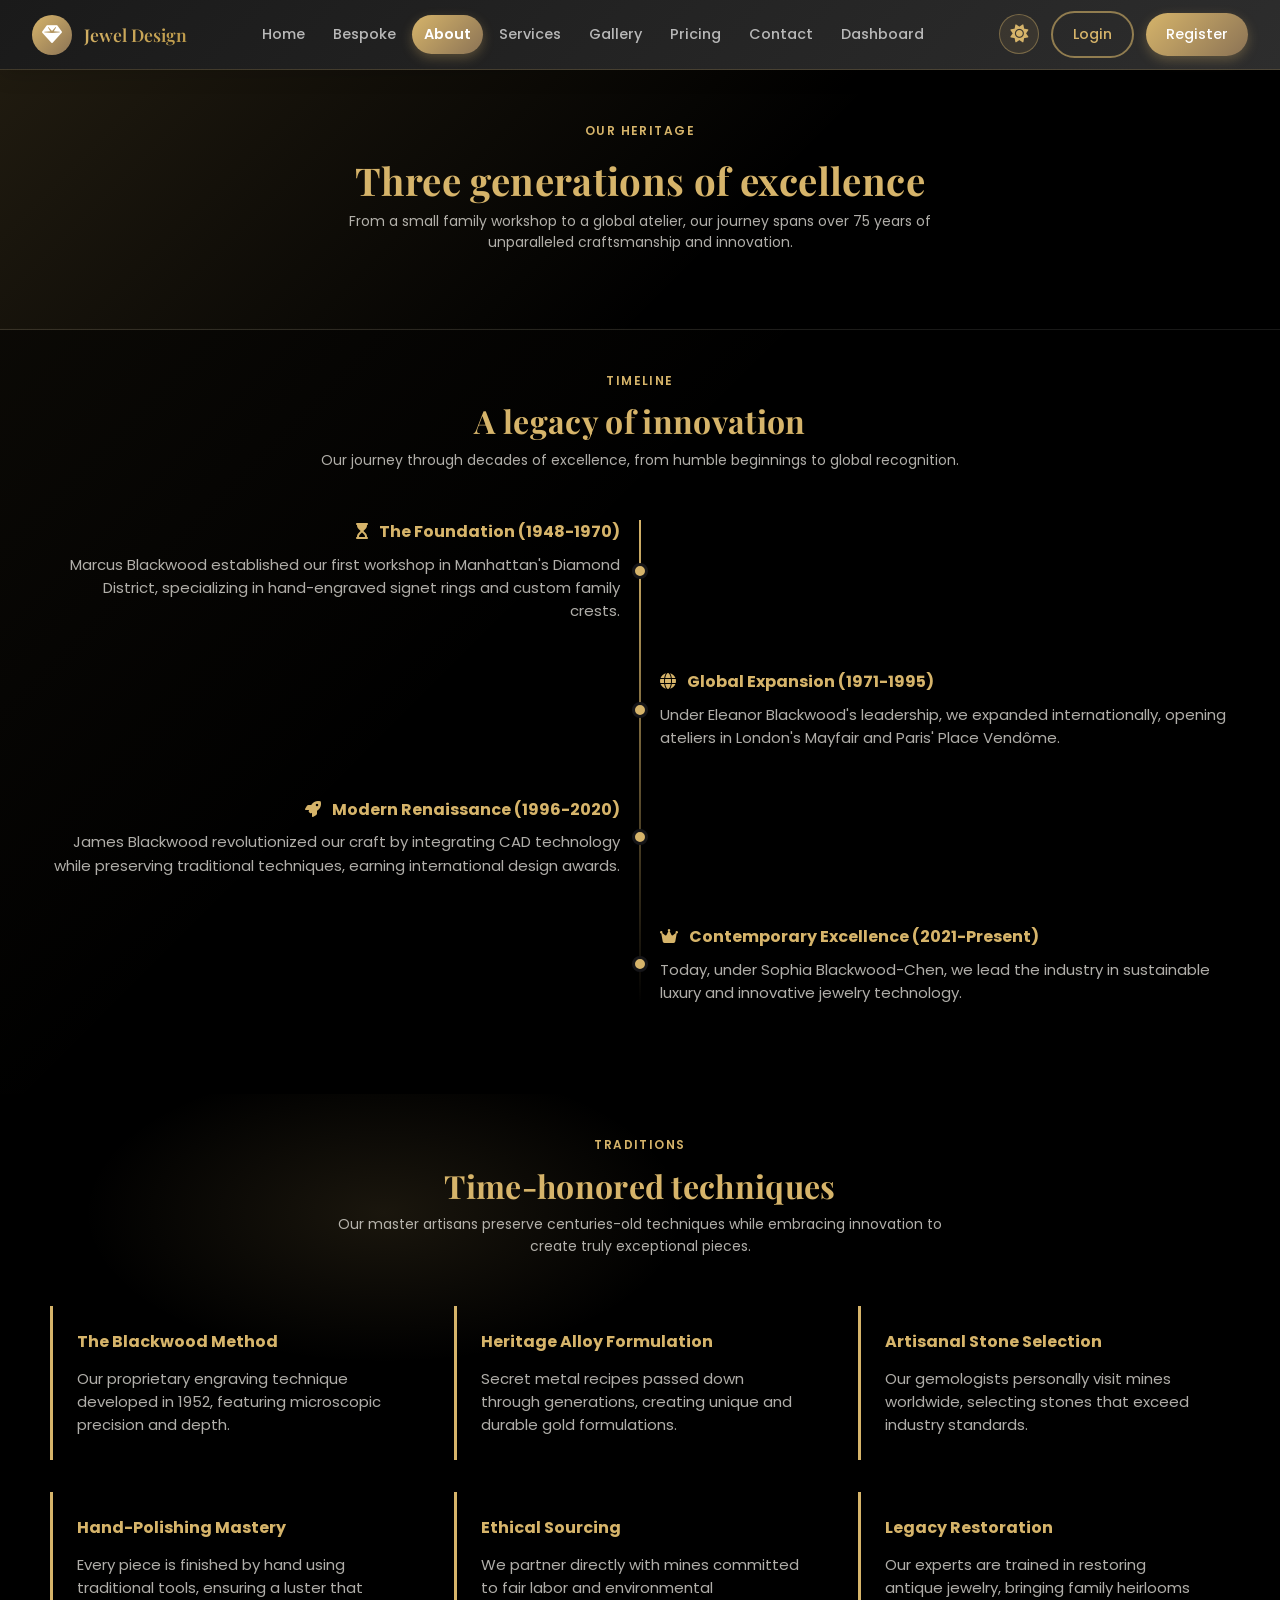
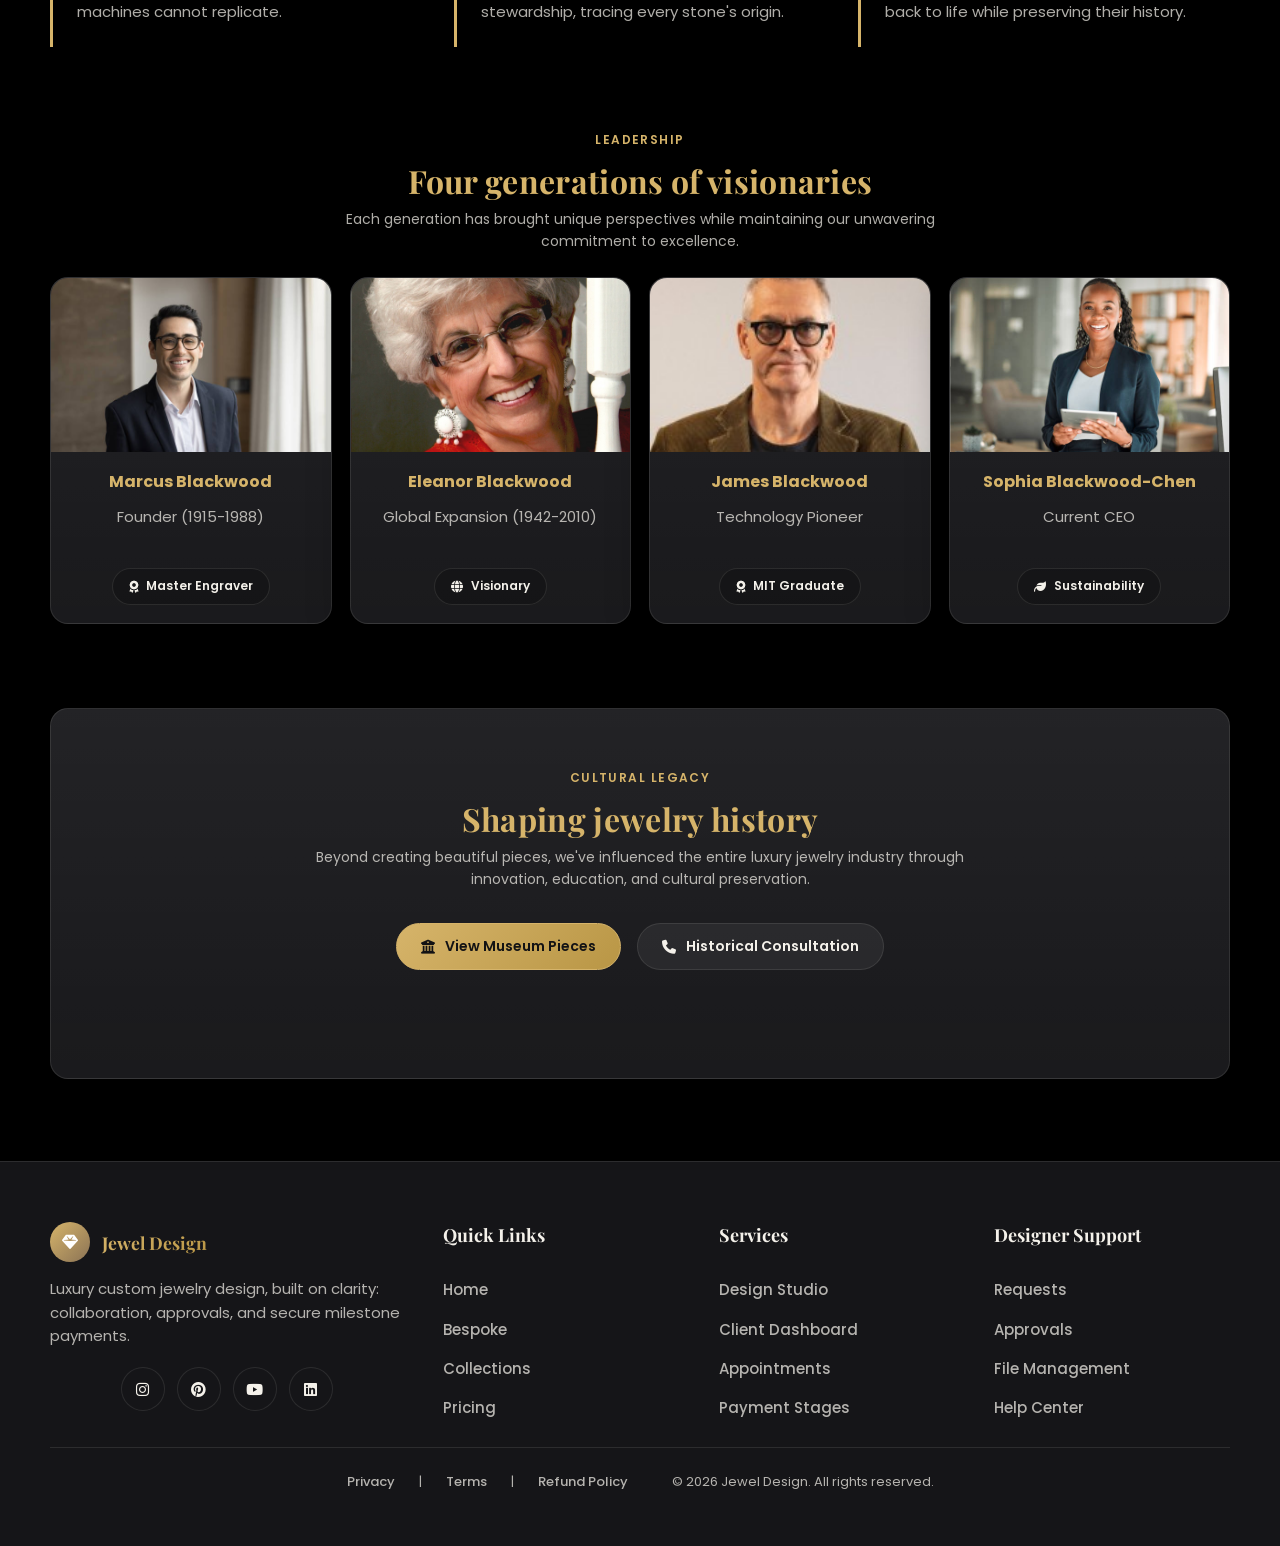
==== about.html @ 466812e4 "first commit" ====
<!doctype html>
<html lang="en" data-theme="dark" data-role="client">

<head>
  <meta charset="utf-8" />
  <meta name="viewport" content="width=device-width, initial-scale=1" />
  <title>About | Jewel Design</title>
  <meta name="description"
    content="Learn about our luxury custom jewelry design philosophy, craftsmanship, and commitment to excellence." />
  <link rel="preconnect" href="https://fonts.googleapis.com" />
  <link rel="preconnect" href="https://fonts.gstatic.com" crossorigin />
  <link
    href="https://fonts.googleapis.com/css2?family=Playfair+Display:wght@500;600;700&family=Poppins:wght@300;400;500;600;700&display=swap"
    rel="stylesheet" />
  <link rel="stylesheet" href="https://cdnjs.cloudflare.com/ajax/libs/font-awesome/6.5.0/css/all.min.css" />
  <link rel="icon" type="image/svg+xml" href="assets/favicon.svg" />
  <link rel="stylesheet" href="css/style.css" />
  <link rel="stylesheet" href="css/premium-header.css" />
</head>

<body class="interior-page">

  <header class="premium-header">
    <a href="index.html" class="header-brand">
      <div class="brand-badge">
        <i class="fa-solid fa-gem" aria-hidden="true"></i>
      </div>
      <div class="brand-text">
        <strong>Jewel Design</strong>
      </div>
    </a>
    <nav class="header-nav" role="navigation" aria-label="Main navigation">
      <a href="index.html" class="nav-link">Home</a>
      <a href="home2.html" class="nav-link">Bespoke</a>
      <a href="about.html" class="nav-link active">About</a>
      <a href="services.html" class="nav-link">Services</a>
      <a href="collections.html" class="nav-link">Gallery</a>
      <a href="pricing.html" class="nav-link">Pricing</a>
      <a href="contact.html" class="nav-link">Contact</a>
      <a href="dashboard.html" class="nav-link">Dashboard</a>
    </nav>
    <div class="header-actions">
      <button class="theme-toggle" aria-label="Toggle theme">
        <i class="fa-solid fa-sun" aria-hidden="true"></i>
        <i class="fa-solid fa-moon" aria-hidden="true"></i>
      </button>
      <a href="login.html" class="btn-outline">Login</a>
      <a href="register.html" class="btn-primary">Register</a>
    </div>
    <button class="mobile-menu-toggle" type="button" aria-label="Toggle mobile menu">
      <span class="hamburger-line"></span>
      <span class="hamburger-line"></span>
      <span class="hamburger-line"></span>
    </button>
  </header>

  <div class="mobile-menu-overlay">
    <div class="mobile-menu-panel">
      <div class="mobile-menu-header">
        <a href="index.html" class="header-brand">
          <div class="brand-badge">
            <i class="fa-solid fa-gem" aria-hidden="true"></i>
          </div>
          <div class="brand-text">
            <strong>Jewel Design</strong>
          </div>
        </a>
        <button class="mobile-menu-close" type="button" aria-label="Close mobile menu">
          <i class="fa-solid fa-times"></i>
        </button>
      </div>
      <nav class="mobile-nav" role="navigation" aria-label="Mobile navigation">
        <a href="index.html" class="mobile-nav-link">Home</a>
        <a href="home2.html" class="mobile-nav-link">Bespoke</a>
        <a href="about.html" class="mobile-nav-link active">About</a>
        <a href="services.html" class="mobile-nav-link">Services</a>
        <a href="collections.html" class="mobile-nav-link">Gallery</a>
        <a href="pricing.html" class="mobile-nav-link">Pricing</a>
        <a href="contact.html" class="mobile-nav-link">Contact</a>
        <a href="dashboard.html" class="mobile-nav-link">Dashboard</a>
      </nav>
      <div class="mobile-menu-actions">
        <button class="theme-toggle" aria-label="Toggle theme">
          <i class="fa-solid fa-sun" aria-hidden="true"></i>
          <i class="fa-solid fa-moon" aria-hidden="true"></i>
        </button>
        <a href="login.html" class="btn-outline mobile-btn">Login</a>
        <a href="register.html" class="btn-primary mobile-btn">Register</a>
      </div>
    </div>
  </div>

  <div class="banner" role="banner">
    <div class="container banner-inner" style="text-align: center;">
      <div class="eyebrow">Our Heritage</div>
      <h1>Three generations of excellence</h1>
      <p class="kicker">From a small family workshop to a global atelier, our journey spans over 75 years of
        unparalleled craftsmanship and innovation.</p>
    </div>
  </div>

  <main>
    <section class="section" aria-label="Historical timeline"
      style="background: linear-gradient(135deg, rgba(214, 180, 106, 0.05), transparent 40%);">
      <div class="container">
        <div class="eyebrow">Timeline</div>
        <h2>A legacy of innovation</h2>
        <p class="kicker">Our journey through decades of excellence, from humble beginnings to global recognition.</p>
        <div class="timeline-flow" style="margin-top:48px; position: relative;">
          <div class="timeline-line"
            style="position: absolute; left: 50%; top: 0; bottom: 0; width: 2px; background: linear-gradient(180deg, var(--gold), transparent); transform: translateX(-50%);">
          </div>
          <div class="timeline-item"
            style="display: flex; align-items: center; margin-bottom: 48px; position: relative;">
            <div class="timeline-content" style="flex: 1; text-align: right; padding-right: 40px;">
              <h3 style="color: var(--gold); margin-bottom: 8px;"><i class="fa-solid fa-hourglass-start"
                  aria-hidden="true" style="margin-right: 8px;"></i> The Foundation (1948-1970)</h3>
              <p style="margin: 0; color: var(--muted);">Marcus Blackwood established our first workshop in Manhattan's
                Diamond District, specializing in hand-engraved signet rings and custom family crests.</p>
            </div>
            <div class="timeline-dot"
              style="width: 16px; height: 16px; background: var(--gold); border-radius: 50%; position: absolute; left: 50%; transform: translateX(-50%); border: 3px solid var(--surface); z-index: 2;">
            </div>
            <div class="timeline-spacer" style="flex: 1;"></div>
          </div>
          <div class="timeline-item"
            style="display: flex; align-items: center; margin-bottom: 48px; position: relative;">
            <div class="timeline-spacer" style="flex: 1;"></div>
            <div class="timeline-dot"
              style="width: 16px; height: 16px; background: var(--gold); border-radius: 50%; position: absolute; left: 50%; transform: translateX(-50%); border: 3px solid var(--surface); z-index: 2;">
            </div>
            <div class="timeline-content" style="flex: 1; text-align: left; padding-left: 40px;">
              <h3 style="color: var(--gold); margin-bottom: 8px;"><i class="fa-solid fa-globe" aria-hidden="true"
                  style="margin-right: 8px;"></i> Global Expansion (1971-1995)</h3>
              <p style="margin: 0; color: var(--muted);">Under Eleanor Blackwood's leadership, we expanded
                internationally, opening ateliers in London's Mayfair and Paris' Place Vendôme.</p>
            </div>
          </div>
          <div class="timeline-item"
            style="display: flex; align-items: center; margin-bottom: 48px; position: relative;">
            <div class="timeline-content" style="flex: 1; text-align: right; padding-right: 40px;">
              <h3 style="color: var(--gold); margin-bottom: 8px;"><i class="fa-solid fa-rocket" aria-hidden="true"
                  style="margin-right: 8px;"></i> Modern Renaissance (1996-2020)</h3>
              <p style="margin: 0; color: var(--muted);">James Blackwood revolutionized our craft by integrating CAD
                technology while preserving traditional techniques, earning international design awards.</p>
            </div>
            <div class="timeline-dot"
              style="width: 16px; height: 16px; background: var(--gold); border-radius: 50%; position: absolute; left: 50%; transform: translateX(-50%); border: 3px solid var(--surface); z-index: 2;">
            </div>
            <div class="timeline-spacer" style="flex: 1;"></div>
          </div>
          <div class="timeline-item"
            style="display: flex; align-items: center; margin-bottom: 48px; position: relative;">
            <div class="timeline-spacer" style="flex: 1;"></div>
            <div class="timeline-dot"
              style="width: 16px; height: 16px; background: var(--gold); border-radius: 50%; position: absolute; left: 50%; transform: translateX(-50%); border: 3px solid var(--surface); z-index: 2;">
            </div>
            <div class="timeline-content" style="flex: 1; text-align: left; padding-left: 40px;">
              <h3 style="color: var(--gold); margin-bottom: 8px;"><i class="fa-solid fa-crown" aria-hidden="true"
                  style="margin-right: 8px;"></i> Contemporary Excellence (2021-Present)</h3>
              <p style="margin: 0; color: var(--muted);">Today, under Sophia Blackwood-Chen, we lead the industry in
                sustainable luxury and innovative jewelry technology.</p>
            </div>
          </div>
        </div>
      </div>
    </section>

    <section class="section" aria-label="Craftsmanship traditions"
      style="background: radial-gradient(600px 300px at 30% 20%, rgba(214, 180, 106, 0.12), transparent 50%);">
      <div class="container">
        <div class="eyebrow">Traditions</div>
        <h2>Time-honored techniques</h2>
        <p class="kicker">Our master artisans preserve centuries-old techniques while embracing innovation to create
          truly exceptional pieces.</p>
        <div class="craftsmanship-flow"
          style="margin-top:48px; display: grid; grid-template-columns: repeat(auto-fit, minmax(300px, 1fr)); gap: 32px;">
          <div class="craft-item"
            style="padding: 24px; border-left: 3px solid var(--gold); transition: transform 0.3s var(--ease);">
            <h3 style="color: var(--gold); margin-bottom: 12px;">The Blackwood Method</h3>
            <p style="margin: 0; color: var(--muted);">Our proprietary engraving technique developed in 1952, featuring
              microscopic precision and depth.</p>
          </div>
          <div class="craft-item"
            style="padding: 24px; border-left: 3px solid var(--gold); transition: transform 0.3s var(--ease);">
            <h3 style="color: var(--gold); margin-bottom: 12px;">Heritage Alloy Formulation</h3>
            <p style="margin: 0; color: var(--muted);">Secret metal recipes passed down through generations, creating
              unique and durable gold formulations.</p>
          </div>
          <div class="craft-item"
            style="padding: 24px; border-left: 3px solid var(--gold); transition: transform 0.3s var(--ease);">
            <h3 style="color: var(--gold); margin-bottom: 12px;">Artisanal Stone Selection</h3>
            <p style="margin: 0; color: var(--muted);">Our gemologists personally visit mines worldwide, selecting
              stones that exceed industry standards.</p>
          </div>
          <div class="craft-item"
            style="padding: 24px; border-left: 3px solid var(--gold); transition: transform 0.3s var(--ease);">
            <h3 style="color: var(--gold); margin-bottom: 12px;">Hand-Polishing Mastery</h3>
            <p style="margin: 0; color: var(--muted);">Every piece is finished by hand using traditional tools, ensuring
              a luster that machines cannot replicate.</p>
          </div>
          <div class="craft-item"
            style="padding: 24px; border-left: 3px solid var(--gold); transition: transform 0.3s var(--ease);">
            <h3 style="color: var(--gold); margin-bottom: 12px;">Ethical Sourcing</h3>
            <p style="margin: 0; color: var(--muted);">We partner directly with mines committed to fair labor and
              environmental stewardship, tracing every stone's origin.</p>
          </div>
          <div class="craft-item"
            style="padding: 24px; border-left: 3px solid var(--gold); transition: transform 0.3s var(--ease);">
            <h3 style="color: var(--gold); margin-bottom: 12px;">Legacy Restoration</h3>
            <p style="margin: 0; color: var(--muted);">Our experts are trained in restoring antique jewelry, bringing
              family heirlooms back to life while preserving their history.</p>
          </div>
        </div>
      </div>
    </section>

    <section class="section" aria-label="Family leadership">
      <div class="container">
        <div class="eyebrow">Leadership</div>
        <h2>Four generations of visionaries</h2>
        <p class="kicker">Each generation has brought unique perspectives while maintaining our unwavering commitment to
          excellence.</p>
        <div class="grid cols-4" style="margin-top:24px;">
          <div class="card" style="text-align: center;">
            <div class="media" style="background-image:url('assets/images/ravi.jpg');"></div>
            <div class="card-header">
              <h3>Marcus Blackwood</h3>
              <p>Founder (1915-1988)</p>
            </div>
            <div class="card-footer">
              <span class="badge"><i class="fa-solid fa-award" aria-hidden="true"></i>Master Engraver</span>
            </div>
          </div>
          <div class="card" style="text-align: center;">
            <div class="media" style="background-image:url('assets/images/eleanor.jpg');"></div>
            <div class="card-header">
              <h3>Eleanor Blackwood</h3>
              <p>Global Expansion (1942-2010)</p>
            </div>
            <div class="card-footer">
              <span class="badge"><i class="fa-solid fa-globe" aria-hidden="true"></i>Visionary</span>
            </div>
          </div>
          <div class="card" style="text-align: center;">
            <div class="media" style="background-image:url('assets/images/james.jpg');"></div>
            <div class="card-header">
              <h3>James Blackwood</h3>
              <p>Technology Pioneer</p>
            </div>
            <div class="card-footer">
              <span class="badge"><i class="fa-solid fa-award" aria-hidden="true"></i>MIT Graduate</span>
            </div>
          </div>
          <div class="card" style="text-align: center;">
            <div class="media" style="background-image:url('assets/images/elena.jpg');"></div>
            <div class="card-header">
              <h3>Sophia Blackwood-Chen</h3>
              <p>Current CEO</p>
            </div>
            <div class="card-footer">
              <span class="badge"><i class="fa-solid fa-leaf" aria-hidden="true"></i>Sustainability</span>
            </div>
          </div>
        </div>
      </div>
    </section>

    <section class="section" aria-label="Cultural impact">
      <div class="container">
        <div class="card pad" style="text-align: center; padding: 60px 40px;">
          <div class="eyebrow">Cultural Legacy</div>
          <h2>Shaping jewelry history</h2>
          <p class="kicker">Beyond creating beautiful pieces, we've influenced the entire luxury jewelry industry
            through innovation, education, and cultural preservation.</p>
          <div class="hero-actions" style="justify-content: center; margin-top: 32px;">
            <a class="btn primary" href="collections.html"><i class="fa-solid fa-museum" aria-hidden="true"></i>View
              Museum Pieces</a>
            <a class="btn" href="contact.html"><i class="fa-solid fa-phone" aria-hidden="true"></i>Historical
              Consultation</a>
          </div>
        </div>
      </div>
    </section>
  </main>

  <footer class="footer">
    <div class="container footer-inner">
      <div class="footer-grid">
        <div>
          <div class="footer-brand" style="display:flex; align-items:center; gap:12px; margin-bottom:15px;">
            <div class="brand-badge" style="width:40px; height:40px;">
              <i class="fa-solid fa-gem" aria-hidden="true" style="font-size:16px;"></i>
            </div>
            <h3 style="margin:0;">Jewel Design</h3>
          </div>
          <p>Luxury custom jewelry design, built on clarity: collaboration, approvals, and secure milestone payments.
          </p>
          <div class="social" aria-label="Social links">
            <a href="contact.html" aria-label="Instagram"><i class="fa-brands fa-instagram" aria-hidden="true"></i></a>
            <a href="contact.html" aria-label="Pinterest"><i class="fa-brands fa-pinterest" aria-hidden="true"></i></a>
            <a href="contact.html" aria-label="YouTube"><i class="fa-brands fa-youtube" aria-hidden="true"></i></a>
            <a href="contact.html" aria-label="LinkedIn"><i class="fa-brands fa-linkedin" aria-hidden="true"></i></a>
          </div>
        </div>
        <div>
          <h3>Quick Links</h3>
          <a href="index.html">Home</a>
          <a href="home2.html">Bespoke</a>
          <a href="collections.html">Collections</a>
          <a href="pricing.html">Pricing</a>
        </div>
        <div>
          <h3>Services</h3>
          <a href="design-studio.html">Design Studio</a>
          <a href="dashboard.html">Client Dashboard</a>
          <a href="contact.html">Appointments</a>
          <a href="pricing.html">Payment Stages</a>
        </div>
        <div>
          <h3>Designer Support</h3>
          <a href="dashboard.html">Requests</a>
          <a href="dashboard.html">Approvals</a>
          <a href="dashboard.html">File Management</a>
          <a href="contact.html">Help Center</a>
        </div>
      </div>

      <div class="fineprint">
        <div>
          <a class="link" href="privacy.html">Privacy</a>
          <span> | </span>
          <a class="link" href="terms.html">Terms</a>
          <span> | </span>
          <a class="link" href="refund.html">Refund Policy</a>
          <span style="margin-left: 20px;">© <span id="year">2026</span> Jewel Design. All rights reserved.</span>
        </div>
      </div>
    </div>
  </footer>
  <script>
    document.getElementById('year').textContent = new Date().getFullYear();
  </script>

  <script src="js/premium-header.js"></script>
  <script src="js/script.js"></script>
</body>

</html>
---- css/style.css ----
/* Aurum Atelier – Luxury UI Theme */
:root {
  --bg: #0f0f10;
  --surface: #151518;
  --surface-2: #1d1d22;
  --text: #f4f1ea;
  --muted: rgba(244, 241, 234, 0.72);
  --gold: #d6b46a;
  --gold-2: #b99645;
  --ivory: #f4f1ea;
  --black: #0f0f10;
  --border: rgba(244, 241, 234, 0.10);
  --shadow: 0 16px 40px rgba(0, 0, 0, 0.45);
  --radius: 18px;
  --radius-sm: 12px;
  --max: 1180px;
  --ease: cubic-bezier(.2, .8, .2, 1);
  --focus: 0 0 0 3px rgba(214, 180, 106, 0.28);
  --trans-white: rgba(255, 255, 255, 0.06);
  --trans-black: rgba(0, 0, 0, 0.20);
  --card-gradient: linear-gradient(180deg, rgba(255, 255, 255, 0.06), rgba(255, 255, 255, 0.02));
  --overlay-1: rgba(15, 15, 16, 0.6);
  --overlay-2: rgba(15, 15, 16, 0.9);
  --overlay-gold: rgba(214, 180, 106, 0.15);
}

html[data-theme="light"] {
  --bg: #fbfaf7;
  --surface: #ffffff;
  --surface-2: #f4f1ea;
  --text: #121214;
  --muted: rgba(18, 18, 20, 0.68);
  --border: rgba(18, 18, 20, 0.12);
  --shadow: 0 18px 40px rgba(18, 18, 20, 0.08);
  --trans-white: rgba(18, 18, 20, 0.04);
  --trans-black: rgba(18, 18, 20, 0.08);
  --card-gradient: linear-gradient(180deg, rgba(18, 18, 20, 0.02), rgba(18, 18, 20, 0.01));
  --overlay-1: rgba(251, 250, 247, 0.75);
  --overlay-2: rgba(251, 250, 247, 0.85);
  --overlay-gold: rgba(214, 180, 106, 0.08);
}

html[data-theme="light"] body {
  background: #ffffff;
  color: var(--gold);
}

html[data-theme="light"] .process-step {
  background: rgba(214, 180, 106, 0.05);
  border: 1px solid rgba(214, 180, 106, 0.2);
  color: var(--gold);
}

html[data-theme="light"] .featured-item {
  background: rgba(214, 180, 106, 0.05);
  border: 1px solid rgba(214, 180, 106, 0.2);
  color: var(--gold);
}

/* Light mode sophisticated color pattern */
html[data-theme="light"] .home-page h1 {
  color: #121214 !important;
}

html[data-theme="light"] .home-page h2 {
  color: #121214 !important;
}

html[data-theme="light"] .home-page h3 {
  color: rgba(214, 180, 106, 0.8) !important;
}

html[data-theme="light"] .home-page p,
html[data-theme="light"] .home-page .kicker {
  color: rgba(18, 18, 20, 0.7) !important;
}

html[data-theme="light"] .home-page .eyebrow {
  color: var(--gold) !important;
}

html[data-theme="light"] .home-page .stat strong {
  color: var(--gold) !important;
}

html[data-theme="light"] .home-page .stat span {
  color: rgba(18, 18, 20, 0.6) !important;
}

/* Ensure all text follows sophisticated color pattern on index page */
.home-page h1 {
  color: var(--ivory) !important;
}

.home-page h2 {
  color: var(--ivory) !important;
}

.home-page h3 {
  color: rgba(214, 180, 106, 0.9) !important;
}

.home-page p,
.home-page .kicker {
  color: var(--muted) !important;
}

.home-page .eyebrow {
  color: var(--gold) !important;
}

.home-page .stat strong {
  color: var(--gold) !important;
}

.home-page .stat span {
  color: rgba(244, 241, 234, 0.7) !important;
}

* {
  box-sizing: border-box;
}

html,
body {
  height: 100%;
}

body {
  margin: 0;
  font-family: "Poppins", system-ui, -apple-system, Segoe UI, Roboto, Arial, sans-serif;
  font-size: 15px;
  padding-top: 70px;
  /* Account for fixed header */
  background: #000000;
  color: var(--gold);
  line-height: 1.55;
  overflow-x: hidden;
}

body.auth-body {
  padding-top: 0;
}

/* Responsive body padding for fixed header */
@media (max-width: 768px) {
  body {
    padding-top: 60px;
    /* Mobile header height */
  }
}

@media (max-width: 480px) {
  body {
    padding-top: 60px;
    /* Small mobile header height */
  }
}

img {
  max-width: 100%;
  height: auto;
  display: block;
}

a {
  color: inherit;
  text-decoration: none;
}

button,
input,
select,
textarea {
  font: inherit;
  color: inherit;
}

.container {
  width: min(var(--max), calc(100% - 40px));
  margin: 0 auto;
}

.section {
  padding: 42px 0;
  background: transparent;
}

.section.compact {
  padding: 32px 0;
}

.section.tight {
  padding: 28px 0;
}

.eyebrow {
  color: var(--gold);
  letter-spacing: 0.12em;
  text-transform: uppercase;
  font-weight: 600;
  font-size: 12px;
  text-align: center;
  display: block;
}

.h1,
h1 {
  font-family: "Playfair Display", serif;
  letter-spacing: 0.01em;
  line-height: 1.12;
  text-align: center;
  font-size: clamp(28px, 5vw, 48px);
}


h2,
.h2 {
  font-family: "Playfair Display", serif;
  letter-spacing: 0.01em;
  line-height: 1.18;
  margin: 12px 0 10px;
  text-align: center;
  font-size: clamp(26px, 4.5vw, 38px);
  width: 100%;
}


h3 {
  margin: 0 0 10px;
}

p {
  margin: 0 0 14px;
  color: var(--muted);
}

.kicker {
  max-width: 72ch;
  text-align: center;
  margin-left: auto;
  margin-right: auto;
}

.grid {
  display: grid;
  gap: 18px;
}

.grid.cols-2 {
  grid-template-columns: repeat(2, 1fr);
}

.grid.cols-3 {
  grid-template-columns: repeat(3, 1fr);
  justify-items: stretch;
}

.grid.cols-4 {
  grid-template-columns: repeat(4, 1fr);
}

@media (max-width: 1024px) {

  .grid.cols-2,
  .grid.cols-3,
  .grid.cols-4 {
    grid-template-columns: repeat(2, 1fr);
  }
}

@media (max-width: 640px) {

  .grid.cols-2,
  .grid.cols-3,
  .grid.cols-4 {
    grid-template-columns: 1fr;
  }
}


.card {
  background: var(--card-gradient);
  background-color: var(--surface);
  border: 1px solid var(--border);
  border-radius: var(--radius);
  box-shadow: var(--shadow);
  overflow: hidden;
}

.card.pad {
  padding: 24px;
}

.card.pad h3 {
  text-align: center;
  margin-bottom: 12px;
}

.card.pad .btn {
  display: flex;
  margin: 0 auto;
  width: fit-content;
}

.card-header {
  padding: 18px 20px 12px;
  text-align: center;
}

.card-body {
  padding: 0 20px 18px;
}

.card-footer {
  padding: 14px 20px 18px;
  display: flex;
  gap: 12px;
  align-items: center;
  justify-content: center;
  flex-wrap: wrap;
}

.media {
  aspect-ratio: 16/10;
  background:
    linear-gradient(135deg, rgba(214, 180, 106, 0.18), transparent 55%),
    linear-gradient(180deg, rgba(0, 0, 0, 0.35), rgba(0, 0, 0, 0.05));
  background-size: cover;
  background-position: center;
}

.badge {
  display: inline-flex;
  align-items: center;
  gap: 8px;
  padding: 8px 16px;
  border-radius: 999px;
  border: 1px solid var(--border);
  background: var(--trans-black);
  color: var(--text);
  font-weight: 600;
  font-size: 12px;
}

html[data-theme="light"] .badge {
  background: var(--surface-2);
}

.btn {
  display: inline-flex;
  align-items: center;
  justify-content: center;
  gap: 10px;
  padding: 12px 24px;
  border-radius: 999px;
  border: 1px solid var(--border);
  background: var(--trans-white);
  color: var(--text);
  font-weight: 600;
  cursor: pointer;
  transition: all 220ms var(--ease);
  user-select: none;
  font-size: 14px;
  text-align: center;
}

.btn:hover {
  transform: translateY(-2px);
  border-color: var(--gold);
  background: rgba(214, 180, 106, 0.1);
  color: var(--gold);
}

.btn:active {
  transform: translateY(0px) scale(0.98);
}

.btn:focus {
  outline: none;
  box-shadow: var(--focus);
}

.btn.primary {
  background: linear-gradient(135deg, var(--gold), var(--gold-2));
  border-color: var(--gold);
  color: #121214;
}

.btn.primary:hover {
  filter: brightness(1.1);
  color: #121214;
  box-shadow: 0 4px 15px rgba(214, 180, 106, 0.3);
}

.btn.ghost {
  background: transparent;
}

.btn.small {
  padding: 10px 14px;
  font-size: 14px;
}

.link {
  color: var(--gold);
  font-weight: 600;
  transition: opacity 180ms var(--ease);
}

.link:hover {
  opacity: 0.85;
}

.site-header {
  position: sticky;
  top: 0;
  z-index: 50;
  backdrop-filter: blur(14px);
  background: rgba(15, 15, 16, 0.70);
  border-bottom: 1px solid var(--border);
}

html[data-theme="light"] .site-header {
  background: rgba(255, 255, 255, 0.80);
}

.header-inner {
  display: flex;
  align-items: center;
  justify-content: space-between;
  padding: 14px 0;
  gap: 16px;
}

.brand {
  display: inline-flex;
  align-items: center;
  gap: 12px;
  flex: 0 0 auto;
}

.brand i {
  color: var(--gold);
  font-size: 20px;
}

.brand-name {
  display: flex;
  flex-direction: column;
  line-height: 1.1;
}

.brand-name strong {
  font-family: "Playfair Display", serif;
  font-size: 16px;
}

.brand-name span {
  font-size: 12px;
  color: var(--muted);
}

.nav {
  display: flex;
  align-items: center;
  gap: 18px;
  flex: 1 1 auto;
  justify-content: center;
  flex-wrap: nowrap;
}

.nav a {
  font-weight: 600;
  font-size: 14px;
  color: var(--muted);
  padding: 10px 10px;
  border-radius: 999px;
  white-space: nowrap;
  transition: color 180ms var(--ease), background 180ms var(--ease), transform 180ms var(--ease);
}

.nav a:hover {
  color: var(--ivory);
  background: rgba(214, 180, 106, 0.10);
}

.nav a:active {
  transform: scale(0.99);
}

.nav a.active {
  color: #121214;
  background: linear-gradient(135deg, var(--gold), var(--gold-2));
}

.header-actions {
  display: inline-flex;
  align-items: center;
  gap: 10px;
  flex: 0 0 auto;
}

.icon-btn {
  width: 42px;
  height: 42px;
  border-radius: 999px;
  border: 1px solid var(--border);
  background: rgba(255, 255, 255, 0.06);
  display: inline-flex;
  align-items: center;
  justify-content: center;
  cursor: pointer;
  transition: transform 180ms var(--ease), border-color 220ms var(--ease);
}

.icon-btn:hover {
  border-color: rgba(214, 180, 106, 0.55);
  transform: translateY(-1px);
}

.icon-btn:active {
  transform: translateY(0px) scale(0.99);
}

.icon-btn:focus {
  outline: none;
  box-shadow: var(--focus);
}

.hamburger {
  display: none;
}

.mobile-drawer {
  display: none;
  position: fixed;
  inset: 62px 16px auto 16px;
  background: var(--surface);
  border: 1px solid var(--border);
  border-radius: var(--radius);
  box-shadow: var(--shadow);
  padding: 14px;
}

.mobile-drawer a {
  display: block;
  padding: 12px 12px;
  border-radius: 12px;
  color: var(--muted);
  font-weight: 700;
}

.mobile-drawer a:hover {
  background: rgba(214, 180, 106, 0.10);
  color: var(--ivory);
}

.mobile-drawer a.active {
  background: linear-gradient(135deg, var(--gold), var(--gold-2));
  color: #121214;
}

body.nav-open .mobile-drawer {
  display: block;
}

.hero {
  min-height: 95vh;
  display: flex;
  align-items: center;
  position: relative;
  overflow: hidden;
  padding: 100px 0;
  background: transparent;
}

/* Hero spotlights removed */

.hero-inner {
  width: min(var(--max), calc(100% - 40px));
  margin: 0 auto;
  display: flex;
  flex-direction: column;
  gap: 0;
  /* Removing fixed gap to control spacing precisely */
  position: relative;
  z-index: 5;
}

.hero-content {
  max-width: 1000px;
  margin: 0 auto;
  text-align: center;
  animation: heroReveal 1.4s var(--ease) forwards;
}

@keyframes heroReveal {
  from {
    opacity: 0;
    transform: translateY(40px);
  }

  to {
    opacity: 1;
    transform: translateY(0);
  }
}

/* Enhanced Eyebrow */
.hero .eyebrow {
  background: linear-gradient(135deg, #f8e4aa 0%, #d6b46a 50%, #b99645 100%);
  -webkit-background-clip: text;
  -webkit-text-fill-color: transparent;
  background-clip: text;
  color: transparent;
  font-size: clamp(14px, 1.3vw, 18px);
  font-weight: 800;
  letter-spacing: 0.35em;
  margin-bottom: 24px;
  display: inline-block;
  text-transform: uppercase;
  filter: drop-shadow(0 2px 4px rgba(0, 0, 0, 0.1));
}

.hero h1 {
  color: var(--text);
  font-size: clamp(40px, 8vw, 84px);
  line-height: 1.0;
  margin: 0 auto 32px;
  text-align: center;
  font-family: 'Playfair Display', serif;
  font-weight: 700;
  letter-spacing: -0.04em;
}

.hero p.kicker {
  color: var(--muted);
  font-size: clamp(17px, 1.4vw, 20px);
  line-height: 1.6;
  max-width: 65ch;
  text-align: center;
  margin: 0 auto 48px;
  opacity: 0.8;
}

.hero-actions {
  display: flex;
  gap: 20px;
  justify-content: center;
  margin-bottom: 48px;
}

/* Professional Feature Strip */
.preview-meta {
  display: flex;
  gap: 32px;
  justify-content: center;
  align-items: center;
  flex-wrap: wrap;
  margin-bottom: 60px;
}

.preview-meta .badge {
  background: transparent !important;
  border: none !important;
  padding: 0;
  font-size: 14px;
  color: var(--muted);
  font-weight: 500;
  transition: color 0.3s ease;
  display: flex;
  align-items: center;
  gap: 12px;
  white-space: nowrap;
}

.preview-meta .badge i {
  color: var(--gold);
  font-size: 16px;
  width: 20px;
  display: flex;
  justify-content: center;
}

/* Statistics Ribbon - At the base */
.hero-stats {
  display: flex;
  justify-content: center;
  gap: 64px;
  padding: 40px 0;
  border-top: 1px solid var(--border);
  width: 100%;
}

.stat {
  padding: 0;
  background: transparent !important;
  border: none !important;
  box-shadow: none !important;
  border-radius: 0;
  text-align: center;
  position: relative;
}

/* Vertical Dividers for Stats */
.stat:not(:last-child)::after {
  content: "";
  position: absolute;
  right: -32px;
  top: 15%;
  height: 70%;
  width: 1px;
  background: var(--border);
}

.stat:hover {
  transform: translateY(-3px);
}

.stat strong {
  display: block;
  font-size: clamp(28px, 4vw, 36px);
  font-weight: 800;
  margin-bottom: 6px;
  line-height: 1;
  background: linear-gradient(135deg, #f8e4aa, #d6b46a);
  -webkit-background-clip: text;
  background-clip: text;
  -webkit-text-fill-color: transparent;
  color: #d6b46a;
  /* Fallback */
  width: fit-content;
  margin-left: auto;
  margin-right: auto;
}

html[data-theme="light"] .stat strong {
  background: linear-gradient(135deg, #b99645, #8d6e2a);
  -webkit-background-clip: text;
  background-clip: text;
  -webkit-text-fill-color: transparent;
}

.stat span {
  font-size: 13px;
  text-transform: uppercase;
  letter-spacing: 0.12em;
  color: var(--muted);
  font-weight: 600;
  display: block;
}

/* Bespoke Section visibility in Light Mode */
html[data-theme="light"] .section[style*="background"] {
  color: var(--text) !important;
}

html[data-theme="light"] .section[style*="background"] .eyebrow,
html[data-theme="light"] .section[style*="background"] h2,
html[data-theme="light"] .section[style*="background"] h3,
html[data-theme="light"] .section[style*="background"] p {
  color: var(--text) !important;
}

html[data-theme="light"] .section[style*="background"] p.kicker {
  color: var(--muted) !important;
}

/* Specific card fixes for these sections */
html[data-theme="light"] .philosophy-card,
html[data-theme="light"] .card.pad {
  background: rgba(255, 255, 255, 0.1) !important;
  border-color: rgba(18, 18, 20, 0.1) !important;
  backdrop-filter: blur(5px) !important;
}

/* In light theme, if we want dark text inside the light panel */
html[data-theme="light"] .hero-panel h1,
html[data-theme="light"] .hero-panel p,
html[data-theme="light"] .hero-panel .eyebrow {
  color: #121214;
}

html[data-theme="light"] .hero-panel .kicker {
  color: rgba(18, 18, 20, 0.75);
}

.hero .kicker {
  font-size: clamp(14px, 1.8vw, 16px);
  color: rgba(244, 241, 234, 0.8);
}


h2,
.h2 {
  font-size: clamp(24px, 2.5vw, 34px);
}


h3 {
  font-size: 16px;
}

.kicker {
  font-size: 14px;
}

.hero-actions {
  display: flex;
  gap: 16px;
  flex-wrap: wrap;
  margin-top: 24px;
  justify-content: center;
}

.hero-stats {
  display: grid;
  grid-template-columns: repeat(2, 1fr);
  gap: 20px;
}

.process-step {
  text-align: center;
  padding: 24px;
  border-radius: var(--radius-sm);
  background: rgba(214, 180, 106, 0.05);
  border: 1px solid rgba(214, 180, 106, 0.2);
  transition: transform 0.3s var(--ease);
  color: var(--gold);
}

.featured-item {
  background: rgba(214, 180, 106, 0.05);
  border: 1px solid rgba(214, 180, 106, 0.2);
  border-radius: var(--radius);
  overflow: hidden;
  transition: transform 0.3s var(--ease);
  color: var(--gold);
}

.stat {
  padding: 24px;
  border-radius: var(--radius);
  border: 1px solid rgba(214, 180, 106, 0.2);
  background: rgba(214, 180, 106, 0.05);
  transition: transform 0.3s var(--ease);
  color: var(--gold);
}

.stat:hover {
  transform: translateY(-5px);
}

.stat strong {
  display: block;
  font-size: 24px;
  font-family: "Playfair Display", serif;
  color: var(--gold);
  margin-bottom: 4px;
}

.stat span {
  color: rgba(255, 255, 255, 0.7);
  font-size: 12px;
}

html[data-theme="light"] .stat span {
  color: rgba(18, 18, 20, 0.65);
}

.banner {
  background:
    linear-gradient(135deg, rgba(214, 180, 106, 0.16), transparent 60%),
    url("../assets/images/header-bg.jpg");
  background-size: cover;
  background-position: center;
  border-bottom: 1px solid var(--border);
  position: relative;
  overflow: hidden;
  padding-top: 70px;
  /* Account for fixed header */
}

.banner .banner-inner {
  padding: 52px 0;
  position: relative;
  z-index: 2;
  text-align: center;
  display: flex;
  flex-direction: column;
  align-items: center;
  justify-content: center;
}

.banner h1 {
  margin: 0 0 8px;
  font-size: clamp(30px, 3vw, 42px);
  line-height: 1.2;
  text-align: center;
}

.banner .kicker {
  margin: 0 auto 24px;
  line-height: 1.5;
  max-width: 600px;
  text-align: center;
}

.banner .eyebrow {
  text-align: center;
  margin-bottom: 16px;
}

/* Banner button centering */
.banner .hero-actions {
  display: flex;
  gap: 16px;
  justify-content: center;
  align-items: center;
  text-align: center;
  margin-top: 24px;
}

.banner .hero-actions .btn {
  margin: 0;
  display: inline-flex;
  align-items: center;
  justify-content: center;
}

/* Banner responsive fixes */
@media (max-width: 1024px) {
  .banner {
    padding-top: 70px;
    /* Tablet header height */
  }

  .banner .banner-inner {
    padding: 40px 20px;
    text-align: center;
    align-items: center;
    justify-content: center;
  }

  .banner h1 {
    font-size: clamp(26px, 4vw, 36px);
    margin-bottom: 12px;
    text-align: center;
  }

  .banner .kicker {
    font-size: 14px;
    max-width: 500px;
    margin: 0 auto 20px;
    text-align: center;
  }

  .banner .eyebrow {
    text-align: center;
    margin-bottom: 12px;
  }

  .banner .hero-actions {
    flex-direction: column;
    gap: 12px;
    justify-content: center;
    align-items: center;
    margin-top: 20px;
  }

  .banner .hero-actions .btn {
    width: 100%;
    max-width: 280px;
    justify-content: center;
  }
}

@media (max-width: 768px) {
  .banner {
    padding-top: 60px;
    /* Mobile header height */
  }

  .banner .banner-inner {
    padding: 32px 16px;
    text-align: center;
    align-items: center;
    justify-content: center;
  }

  .banner h1 {
    font-size: clamp(22px, 5vw, 30px);
    margin-bottom: 16px;
    line-height: 1.3;
    text-align: center;
  }

  .banner .kicker {
    font-size: 13px;
    max-width: 100%;
    line-height: 1.6;
    margin: 0 auto 18px;
    text-align: center;
  }

  .banner .eyebrow {
    text-align: center;
    margin-bottom: 10px;
  }

  .banner .hero-actions {
    flex-direction: column;
    gap: 12px;
    justify-content: center;
    align-items: center;
    margin-top: 18px;
  }

  .banner .hero-actions .btn {
    width: 100%;
    max-width: 240px;
    justify-content: center;
  }
}

@media (max-width: 480px) {
  .banner {
    padding-top: 60px;
    /* Small mobile header height */
  }

  .banner .banner-inner {
    padding: 28px 12px;
    text-align: center;
    align-items: center;
    justify-content: center;
  }

  .banner h1 {
    font-size: clamp(20px, 6vw, 28px);
    margin-bottom: 12px;
    text-align: center;
  }

  .banner .kicker {
    font-size: 12px;
    margin: 0 auto 16px;
    text-align: center;
  }

  .banner .eyebrow {
    text-align: center;
    margin-bottom: 8px;
  }

  .banner .hero-actions {
    flex-direction: column;
    gap: 10px;
    justify-content: center;
    align-items: center;
    margin-top: 16px;
  }

  .banner .hero-actions .btn {
    width: 100%;
    max-width: 200px;
    justify-content: center;
    font-size: 14px;
  }
}

.form {
  display: grid;
  gap: 14px;
}

.field {
  display: grid;
  gap: 8px;
}

label {
  font-weight: 700;
  font-size: 13px;
  color: var(--muted);
}

input,
select,
textarea {
  width: 100%;
  padding: 12px 14px;
  border-radius: 12px;
  border: 1px solid var(--border);
  background: var(--surface-2);
  color: var(--text);
  outline: none;
  transition: border-color 0.2s var(--ease), box-shadow 0.2s var(--ease);
  box-sizing: border-box;
}

select {
  cursor: pointer;
  appearance: auto;
  -webkit-appearance: auto;
  background-color: var(--surface-2);
}

select option {
  background-color: var(--surface);
  color: var(--text);
}

textarea {
  min-height: 110px;
  resize: vertical;
}

/* Native options are best left unstyled for maximum browser compatibility */
@media (max-width: 768px) {
  .contact-layout {
    gap: 32px;
  }
}


input:focus,
select:focus,
textarea:focus {
  box-shadow: var(--focus);
  border-color: rgba(214, 180, 106, 0.55);
}

.checkbox-group {
  display: flex;
  align-items: center;
  gap: 10px;
  margin-bottom: 10px;
}

.checkbox-group input[type="checkbox"] {
  width: auto;
  margin: 0;
  cursor: pointer;
}

.checkbox-group label {
  margin: 0;
  cursor: pointer;
}

/* Social login brand colors */
.btn .fa-brands.fa-google {
  color: #4285f4;
  /* Google Blue */
  font-weight: 400;
  font-size: 16px;
}

.btn .fa-brands.fa-facebook {
  color: #1877f2;
  /* Facebook Blue */
  font-size: 16px;
}

.btn:hover .fa-brands.fa-google {
  color: #3367d6;
  /* Darker Google Blue on hover */
  transform: scale(1.05);
}

.btn:hover .fa-brands.fa-facebook {
  color: #166fe5;
  /* Darker Facebook Blue on hover */
  transform: scale(1.05);
}

/* Terms & Conditions highlighting in register form */
.checkbox-group label[for="agreeTerms"] {
  color: var(--gold);
  font-weight: 600;
  cursor: pointer;
  transition: all 0.3s var(--ease);
  text-decoration: underline;
  text-decoration-color: rgba(214, 180, 106, 0.3);
  text-underline-offset: 4px;
}

.checkbox-group label[for="agreeTerms"]:hover {
  color: var(--gold-2);
  text-decoration-color: var(--gold-2);
  transform: translateY(-1px);
}

.checkbox-group input[type="checkbox"]:checked+label[for="agreeTerms"] {
  color: var(--text);
  text-decoration: none;
  font-weight: 500;
}

.checkbox-group input[type="checkbox"]:checked+label[for="agreeTerms"]::before {
  content: "✓ ";
  color: #22c55e;
  font-weight: 700;
}

.helper {
  font-size: 12px;
  color: var(--muted);
}

.split {
  display: grid;
  grid-template-columns: repeat(2, minmax(0, 1fr));
  gap: 14px;
}

.pill-row {
  display: flex;
  gap: 10px;
  flex-wrap: wrap;
  justify-content: center;
  width: 100%;
  overflow-x: hidden;
}

.pill {
  padding: 10px 12px;
  border-radius: 999px;
  border: 1px solid var(--border);
  background: rgba(255, 255, 255, 0.04);
  cursor: pointer;
  font-weight: 700;
  color: var(--muted);
  transition: border-color 220ms var(--ease), transform 180ms var(--ease), background 220ms var(--ease), color 220ms var(--ease);
}

/* Light mode specific adjustments */
[data-theme="light"] .pill {
  background: rgba(0, 0, 0, 0.04);
  color: var(--text);
  border-color: var(--border);
}

[data-theme="light"] .pill:hover {
  border-color: var(--gold);
  background: rgba(214, 180, 106, 0.1);
}

[data-theme="light"] .pill.active {
  background: var(--gold);
  color: var(--black);
  border-color: var(--gold);
  box-shadow: 0 0 0 2px rgba(214, 180, 106, 0.3);
}

.pill:hover {
  border-color: rgba(214, 180, 106, 0.55);
  transform: translateY(-1px);
}

.pill.active {
  background: rgba(214, 180, 106, 0.3);
  color: var(--text);
  border-color: var(--gold);
  box-shadow: 0 0 0 2px rgba(214, 180, 106, 0.2);
}

.preview-wrap {
  display: grid;
  grid-template-columns: 1fr;
  gap: 14px;
}

.preview {
  border-radius: var(--radius);
  border: 1px solid var(--border);
  background:
    radial-gradient(420px 180px at 40% 30%, rgba(214, 180, 106, 0.22), transparent 60%),
    linear-gradient(180deg, rgba(255, 255, 255, 0.06), rgba(255, 255, 255, 0.02)),
    url('assets/images/jewelry_preview_placeholder.jpg');
  background-size: cover;
  background-position: center;
  background-repeat: no-repeat;
  padding: 18px;
  min-height: 220px;
  display: grid;
  place-items: center;
  position: relative;
  overflow: hidden;
}

.preview svg {
  width: 100%;
  max-width: 420px;
  height: auto;
}

.preview-meta {
  display: flex;
  gap: 10px;
  flex-wrap: wrap;
}

.divider {
  height: 1px;
  background: var(--border);
  margin: 16px 0;
}

.toast-stack {
  position: fixed;
  right: 14px;
  bottom: 14px;
  z-index: 80;
  display: grid;
  gap: 10px;
  width: min(360px, calc(100% - 28px));
}

.toast {
  border-radius: 16px;
  border: 1px solid var(--border);
  background: var(--surface);
  box-shadow: var(--shadow);
  padding: 12px 14px;
  display: flex;
  gap: 12px;
  align-items: flex-start;
}

.toast i {
  color: var(--gold);
  margin-top: 2px;
}

.toast strong {
  display: block;
}

.toast p {
  margin: 2px 0 0;
  color: var(--muted);
  font-size: 13px;
}

/* ================================
   DASHBOARD SYSTEM
   ================================ */

/* Dashboard main content - remove extra padding */
.dashboard-main {
  padding: 0;
  margin: 0;
  min-height: 100vh;
}

.dashboard-layout {
  display: grid;
  grid-template-columns: 280px 1fr;
  gap: 40px;
  max-width: var(--max);
  margin: 0 auto;
  width: min(1300px, calc(100% - 40px));
}

/* Sidebar */
.sidebar {
  position: sticky;
  top: 0;
  height: 100vh;
  background: var(--surface);
  border: 1px solid var(--border);
  border-radius: var(--radius);
  padding: 30px 20px;
  overflow-y: auto;
  transition: left 0.3s var(--ease);
}

.sidebar-inner {
  display: flex;
  flex-direction: column;
  height: 100%;
}

.sidebar-brand-wrapper {
  margin-bottom: 40px;
}

.sidebar-brand {
  display: flex;
  align-items: center;
  gap: 12px;
  text-decoration: none;
}

.sidebar-brand .brand-badge {
  width: 40px;
  height: 40px;
  background: linear-gradient(135deg, var(--gold), var(--gold-2));
  border-radius: 50%;
  display: flex;
  align-items: center;
  justify-content: center;
  color: white;
  font-size: 14px;
}

.sidebar-brand .brand-text {
  font-family: 'Playfair Display', serif;
  font-size: 1.1rem;
  font-weight: 600;
  background: linear-gradient(135deg, var(--gold), var(--gold-2));
  -webkit-background-clip: text;
  background-clip: text;
  -webkit-text-fill-color: transparent;
}

.sidebar-top {
  margin-bottom: 30px;
}

.role-badge {
  margin-bottom: 12px;
}

.role-toggle .toggle-switch {
  display: flex;
  align-items: center;
  gap: 10px;
  cursor: pointer;
  font-size: 12px;
  color: var(--muted);
}

.sidebar-nav {
  display: flex;
  flex-direction: column;
  gap: 6px;
  flex: 1;
}

.nav-item {
  display: flex;
  align-items: center;
  gap: 12px;
  padding: 12px 16px;
  border-radius: 12px;
  color: var(--muted);
  font-weight: 500;
  transition: all 0.3s var(--ease);
}

.nav-item i {
  width: 20px;
  text-align: center;
  font-size: 16px;
}

.nav-item:hover {
  background: rgba(214, 180, 106, 0.1);
  color: var(--gold);
}

.nav-item.active {
  background: rgba(214, 180, 106, 0.15);
  color: var(--gold);
  font-weight: 600;
}

.sidebar-divider {
  height: 1px;
  background: var(--border);
  margin: 20px 0;
}

.sidebar-bottom {
  display: flex;
  flex-direction: column;
  gap: 8px;
  margin-top: auto;
  padding-top: 20px;
}

.theme-toggle,
.logout-btn {
  display: flex;
  align-items: center;
  gap: 12px;
  padding: 12px 16px;
  border-radius: 12px;
  border: 1px solid var(--border);
  background: transparent;
  color: var(--muted);
  cursor: pointer;
  transition: all 0.3s var(--ease);
  font-weight: 500;
  width: 100%;
  text-align: left;
}

.theme-toggle:hover,
.logout-btn:hover {
  border-color: var(--gold);
  color: var(--gold);
  background: rgba(214, 180, 106, 0.05);
}

.theme-toggle i,
.logout-btn i {
  width: 20px;
  text-align: center;
}

/* Theme Toggle Icon Visibility */
html[data-theme="light"] .theme-toggle i.fa-moon {
  display: block !important;
}

html[data-theme="light"] .theme-toggle i.fa-sun {
  display: none !important;
}

html[data-theme="dark"] .theme-toggle i.fa-moon {
  display: none !important;
}

html[data-theme="dark"] .theme-toggle i.fa-sun {
  display: block !important;
}

.new-design-btn {
  width: 100%;
  margin-top: 8px;
}

/* Dashboard Content */
.dashboard-content {
  display: flex;
  flex-direction: column;
  gap: 30px;
}

.content-section {
  background: var(--surface);
  border: 1px solid var(--border);
  border-radius: var(--radius);
  padding: 30px;
  box-shadow: var(--shadow);
}

.section-header {
  margin-bottom: 24px;
}

.section-header h2 {
  text-align: left;
  margin: 8px 0 0;
}

/* Stat Grid */
.stat-grid {
  display: grid;
  grid-template-columns: repeat(3, 1fr);
  gap: 20px;
}

.stat-card {
  background: var(--trans-white);
  border-radius: var(--radius-sm);
  padding: 24px;
  transition: transform 0.3s var(--ease);
}

.stat-card:hover {
  transform: translateY(-4px);
}

.stat-card h4 {
  margin: 0 0 8px;
  color: var(--muted);
  font-weight: 500;
  font-size: 0.9rem;
}

.stat-value {
  font-size: 1.75rem;
  font-weight: 700;
  color: var(--text);
  margin: 0;
}

/* Project Card */
.project-card {
  background: var(--trans-white);
  border-radius: var(--radius-sm);
  padding: 24px;
}

.project-header {
  display: flex;
  justify-content: space-between;
  align-items: center;
  margin-bottom: 20px;
}

.project-title {
  font-size: 1.1rem;
  font-weight: 600;
}

.status-badge {
  background: rgba(214, 180, 106, 0.2);
  color: var(--gold);
  border-color: var(--gold);
}

.progress-container {
  height: 8px;
  background: rgba(255, 255, 255, 0.1);
  border-radius: 4px;
  overflow: hidden;
  margin-bottom: 12px;
}

.progress-bar {
  height: 100%;
  background: linear-gradient(90deg, var(--gold), var(--gold-2));
  border-radius: 4px;
}

.project-eta {
  font-size: 0.85rem;
  color: var(--muted);
  margin: 0;
}

.sidebar-toggle-fixed {
  display: none;
}


.progress {
  height: 10px;
  border-radius: 999px;
  background: rgba(255, 255, 255, 0.06);
  border: 1px solid var(--border);
  overflow: hidden;
}

.progress>div {
  height: 100%;
  width: 0%;
  background: linear-gradient(135deg, var(--gold), var(--gold-2));
  transition: width 280ms var(--ease);
}

.table {
  width: 100%;
  border-collapse: collapse;
  overflow: hidden;
  border-radius: var(--radius);
  border: 1px solid var(--border);
}

.table th,
.table td {
  padding: 12px 12px;
  text-align: left;
  border-bottom: 1px solid var(--border);
  font-size: 14px;
}

.table th {
  color: var(--muted);
  font-weight: 800;
}

.footer {
  border-top: 1px solid var(--border);
  background: var(--surface);
  margin-top: 40px;
}

.footer .footer-inner {
  padding: 60px 0 30px;
}

.footer .footer-brand h3 {
  font-size: 1.1rem;
  background: linear-gradient(135deg, var(--gold), var(--gold-2));
  -webkit-background-clip: text;
  background-clip: text;
  -webkit-text-fill-color: transparent;
  font-weight: 700;
}

.footer .footer-grid {
  display: grid;
  grid-template-columns: 1.5fr repeat(3, 1fr);
  gap: 40px;
}

@media (max-width: 1024px) {
  .footer .footer-grid {
    grid-template-columns: 1fr 1fr;
    gap: 30px;
  }
}

@media (max-width: 768px) {
  .footer .footer-grid {
    grid-template-columns: 1fr;
    text-align: center;
  }

  .footer .footer-brand {
    justify-content: center;
  }

  .footer .social {
    justify-content: center;
  }

}

.footer h3 {
  font-family: "Playfair Display", serif;
  margin: 0 0 20px;
  font-size: 18px;
  color: var(--text);
}

.footer a {
  color: var(--muted);
  display: block;
  padding: 8px 0;
  font-weight: 500;
  transition: all 0.2s ease;
}

.footer a:hover {
  color: var(--gold);
  padding-left: 5px;
}

.social {
  display: flex;
  align-items: center;
  gap: 12px;
  flex-wrap: wrap;
}

.footer .social {
  display: flex;
  gap: 12px;
  flex-wrap: wrap;
  margin-top: 20px;
  justify-content: center;
  align-items: center;
}

.footer .social a {
  width: 44px;
  height: 44px;
  display: flex;
  align-items: center;
  justify-content: center;
  border-radius: 50%;
  border: 1px solid var(--border);
  background: var(--surface);
  color: var(--text);
  text-decoration: none;
  transition: all 0.3s var(--ease);
  padding: 0;
}

.footer .social a:hover {
  border-color: var(--gold);
  background: var(--gold);
  color: #121214;
  transform: translateY(-2px);
}

.footer .fineprint {
  display: flex;
  justify-content: center;
  align-items: center;
  padding: 24px 0;
  color: var(--muted);
  font-size: 13px;
  border-top: 1px solid var(--border);
  margin-top: 20px;
}

.footer .fineprint>div {
  display: flex;
  flex-wrap: wrap;
  justify-content: center;
  align-items: center;
  gap: 12px 24px;
  text-align: center;
}

/* Contact page specific link highlighting */
.contact-info-panel a[href^="mailto:"],
.contact-info-panel a[href^="tel:"] {
  color: var(--gold);
  font-weight: 600;
  text-decoration: none;
  transition: all 0.3s var(--ease);
  padding: 4px 8px;
  border-radius: 6px;
  display: inline-block;
}

.contact-info-panel a[href^="mailto:"]:hover,
.contact-info-panel a[href^="tel:"]:hover {
  background: rgba(214, 180, 106, 0.1);
  color: var(--gold-2);
  transform: translateY(-1px);
}

/* Social media icons in contact info */
.contact-info-panel .social a {
  width: 44px;
  height: 44px;
  display: flex;
  align-items: center;
  justify-content: center;
  background: var(--surface);
  border: 1px solid var(--border);
  border-radius: 50%;
  color: var(--text);
  text-decoration: none;
  transition: all 0.3s var(--ease);
  flex-shrink: 0;
}

.contact-info-panel .social a:hover {
  border-color: var(--gold);
  background: var(--gold);
  color: var(--black);
  transform: translateY(-2px);
  box-shadow: 0 4px 12px rgba(214, 180, 106, 0.3);
}

.contact-info-panel .social a i {
  font-size: 18px;
}

.footer .fineprint a {
  display: inline;
  padding: 0;
}

.prose h2 {
  margin: 32px 0 12px;
  font-size: 28px;
  font-family: "Playfair Display", serif;
  font-weight: 600;
  color: var(--gold);
}

.prose h3 {
  margin: 24px 0 8px;
  font-size: 20px;
  font-family: "Playfair Display", serif;
  font-weight: 500;
}

.prose p {
  margin-bottom: 16px;
  line-height: 1.7;
}

.prose ul {
  margin: 16px 0;
  padding-left: 24px;
}

.prose li {
  margin-bottom: 8px;
}

.prose a {
  color: var(--gold);
  text-decoration: none;
  border-bottom: 1px solid transparent;
  transition: border-color 0.2s;
}

.prose a:hover {
  border-bottom-color: var(--gold);
}

.prose .fineprint {
  margin-top: 32px;
  padding-top: 16px;
  border-top: 1px solid var(--border);
  font-size: 12px;
  color: var(--muted);
}

.footer .payments {
  display: flex;
  gap: 10px;
  flex-wrap: wrap;
}

.footer .payments span {
  padding: 8px 10px;
  border-radius: 999px;
  border: 1px solid var(--border);
  background: rgba(255, 255, 255, 0.04);
  font-weight: 700;
  font-size: 12px;
}

html[data-role="client"] .admin-only {
  display: none !important;
}

html[data-role="admin"] .client-only {
  display: none !important;
}

/* ================================
   AUTH REFACTORED SYSTEM (Senior UI Standard)
   ================================ */
.auth-page {
  min-height: 100vh;
  display: flex;
  background: var(--bg);
  overflow: hidden;
}

.auth-side-image {
  flex: 1.2;
  background-size: cover;
  background-position: center;
  position: relative;
  display: flex;
  flex-direction: column;
  justify-content: flex-end;
  padding: 80px;
  color: #fff;
}

.auth-side-image::after {
  content: '';
  position: absolute;
  inset: 0;
  background: linear-gradient(to top, rgba(15, 15, 16, 0.9), transparent);
  z-index: 1;
}

.auth-side-content {
  position: relative;
  z-index: 2;
  max-width: 600px;
}

.auth-side-image h2 {
  font-size: clamp(32px, 4vw, 48px);
  font-family: 'Playfair Display', serif;
  margin-bottom: 24px;
  line-height: 1.1;
}

.auth-side-image p {
  font-size: 1.1rem;
  opacity: 0.85;
}

.auth-form-container {
  width: 550px;
  flex-shrink: 0;
  display: flex;
  flex-direction: column;
  background: var(--surface);
  position: relative;
  overflow-y: auto;
  scrollbar-width: none;
  -ms-overflow-style: none;
}

.auth-form-container::-webkit-scrollbar {
  display: none;
}

.auth-content-inner {
  margin: auto;
  /* Centering magic */
  width: 100%;
  max-width: 420px;
  padding: 60px 40px;
  display: flex;
  flex-direction: column;
  align-items: center;
}

/* Unified Auth Brand Logo */
.auth-brand {
  display: flex;
  flex-direction: row;
  align-items: center;
  gap: 12px;
  text-decoration: none;
  margin-bottom: 40px;
  transition: transform 0.3s var(--ease);
}

.auth-brand:hover {
  transform: translateY(-2px);
}

.auth-brand .brand-badge {
  width: 40px !important;
  height: 40px !important;
  background: linear-gradient(135deg, #d6b46a, #8b7355) !important;
  border-radius: 50% !important;
  display: flex;
  align-items: center;
  justify-content: center;
  color: white;
  font-size: 20px;
  box-shadow: 0 6px 16px rgba(214, 180, 106, 0.25);
  transition: transform 200ms var(--ease), box-shadow 200ms var(--ease);
}

.auth-brand .brand-badge i {
  color: white !important;
  font-size: 20px !important;
}

.auth-brand .brand-text {
  font-family: 'Playfair Display', serif !important;
  font-weight: 600 !important;
  font-size: 1.1rem !important;
  background: linear-gradient(135deg, var(--gold), var(--gold-2)) !important;
  -webkit-background-clip: text !important;
  background-clip: text !important;
  -webkit-text-fill-color: transparent !important;
  text-align: center;
  line-height: 1.2 !important;
  display: flex;
  align-items: center;
}

.auth-brand .brand-text strong,
.brand-text strong {
  font-weight: inherit !important;
  font-family: inherit !important;
  font-size: inherit !important;
}

/* Formal Auth Headings */
.auth-header {
  text-align: center;
  width: 100%;
  margin-bottom: 32px;
}

.auth-header .eyebrow {
  margin-bottom: 8px;
}

.auth-header h2 {
  font-size: 2.4rem;
  margin-bottom: 12px;
  line-height: 1.2;
}

.auth-header p {
  color: var(--muted);
  font-size: 0.95rem;
  margin: 0;
}

/* Form Layout System */
.auth-form {
  width: 100%;
  display: flex;
  flex-direction: column;
  gap: 20px;
}

.auth-form .field {
  margin-bottom: 0;
  /* Handled by gap */
}

.auth-form .btn.primary {
  margin-top: 10px;
}

.auth-footer {
  margin-top: 40px;
  text-align: center;
  color: var(--muted);
}

/* ================================
   RESPONSIVE BREAKPOINTS
   ================================ */

/* Large Tablet / Small Desktop (1200px) */
@media (max-width: 1200px) {
  .nav {
    gap: 12px;
  }

  .nav a {
    padding: 9px 8px;
    font-size: 13px;
  }

  .brand-name span {
    display: none;
  }

  .section.tight {
    padding: 32px 0;
  }

  .section.compact {
    padding: 36px 0;
  }
}

/* Tablet (1024px) */
@media (max-width: 1024px) {
  .grid.cols-4 {
    grid-template-columns: repeat(2, minmax(0, 1fr));
  }

  .hero-inner {
    padding: 60px 0 40px;
    gap: 0;
    text-align: center;
  }

  .hero h1 {
    font-size: clamp(32px, 9vw, 56px);
    margin-bottom: 24px;
  }

  .hero p.kicker {
    margin-bottom: 32px;
  }

  .hero-actions {
    flex-direction: column;
    gap: 12px;
    margin-bottom: 40px;
  }

  .hero-actions .btn {
    width: 100%;
    max-width: 320px;
    margin: 0 auto;
  }

  .preview-meta {
    flex-direction: column;
    align-items: center;
    gap: 16px;
    margin-bottom: 48px;
    padding: 0;
  }

  .preview-meta .badge {
    justify-content: center;
    width: fit-content;
  }

  .hero-stats {
    display: grid;
    grid-template-columns: repeat(2, 1fr);
    gap: 40px 20px;
    padding: 40px 0;
    justify-items: center;
    width: 100%;
  }

  .stat {
    width: 100%;
    text-align: center;
  }

  .stat:not(:last-child)::after {
    display: none;
  }

  .contact-layout {
    grid-template-columns: 1fr !important;
    gap: 32px !important;
  }

  /* Dashboard Tablet Fixed Sidebar */
  .dashboard-layout {
    grid-template-columns: 200px 1fr;
    gap: 20px;
    width: 100%;
    padding: 0 16px;
  }

  .sidebar {
    width: 200px;
    padding: 20px 12px;
  }

  .sidebar-brand .brand-text {
    font-size: 0.9rem;
  }

  .nav-item span,
  .theme-toggle span,
  .logout-btn span {
    font-size: 0.95rem;
    font-weight: 500;
    opacity: 1;
    visibility: visible;
  }

  .stat-grid {
    grid-template-columns: repeat(2, 1fr);
  }

  .section {
    padding: 48px 0;
  }

  .auth-page {
    flex-direction: column;
  }

  .auth-side-image {
    display: flex;
    flex: 0 0 320px;
    padding: 40px;
    align-items: center;
    justify-content: center;
    text-align: center;
    overflow: hidden;
  }

  .auth-side-image h2 {
    font-size: 28px;
  }

  .auth-form-container {
    width: 100%;
    min-height: auto;
    flex: 1;
    padding: 0;
  }

  .auth-content-inner {
    padding: 60px 24px;
    margin: 0 auto;
    /* Allow scrolling from top if content long */
  }

  .auth-header h2 {
    font-size: 1.75rem;
  }

  /* Auth Brand Responsive */
  .auth-brand .brand-badge {
    width: 36px;
    height: 36px;
  }

  .auth-brand .brand-badge i {
    font-size: 18px;
  }

  .auth-brand .brand-text {
    font-size: 1rem;
  }
}

/* Mobile (768px) */
@media (max-width: 768px) {
  .nav {
    display: none;
  }

  .hamburger {
    display: inline-flex;
  }

  .hero {
    min-height: 66vh;
  }

  /* Dashboard mobile - no extra padding needed */
  .dashboard-main {
    padding: 0;
    margin: 0;
  }

  .dashboard-layout {
    grid-template-columns: 1fr;
    width: 100%;
    padding: 0 16px;
  }

  .sidebar {
    position: fixed;
    left: -100%;
    top: 0;
    bottom: 0;
    width: 80%;
    max-width: 300px;
    z-index: 2000;
    height: 100vh;
    border-radius: 0;
    background: var(--surface);
    transition: left 0.4s var(--ease);
    display: flex;
    flex-direction: column;
    padding: 30px 20px;
    box-shadow: 20px 0 50px rgba(0, 0, 0, 0.3);
    overflow: hidden;
  }

  .sidebar.open {
    left: 0;
  }

  .sidebar-inner {
    height: 100%;
    display: flex;
    flex-direction: column;
    overflow: hidden;
  }

  .sidebar-nav {
    overflow-y: auto;
    flex: 1;
    margin-right: -10px;
    padding-right: 10px;
  }

  .sidebar-bottom {
    margin-top: auto;
    padding-top: 20px;
    padding-bottom: 0px;
    flex-shrink: 0;
  }

  .sidebar-bottom .new-design-btn {
    position: static;
    width: 100%;
    margin-top: 12px;
  }

  .sidebar-overlay {
    display: none;
    position: fixed;
    top: 0;
    left: 0;
    right: 0;
    bottom: 0;
    background: rgba(0, 0, 0, 0.6);
    backdrop-filter: blur(4px);
    z-index: 1999;
  }

  .sidebar-overlay.active {
    display: block;
  }

  .dashboard-content {
    text-align: center;
    width: 100%;
    max-width: 500px;
    margin: 0 auto;
  }

  .section-header h2 {
    text-align: center;
  }

  /* Home Page Mobile Fixes */
  .hero-content {
    padding: 20px !important;
    margin-bottom: 20px;
  }

  .hero-content h1 {
    font-size: clamp(24px, 4vw, 32px);
    margin-bottom: 16px;
  }

  .process-step {
    padding: 20px !important;
    margin-bottom: 16px;
    text-align: left !important;
  }

  .process-step .badge {
    margin-bottom: 12px !important;
  }

  .process-step h3 {
    font-size: 1.1rem;
    margin-bottom: 8px !important;
  }

  .process-step p {
    font-size: 0.9rem;
    line-height: 1.5;
  }

  .featured-grid {
    grid-template-columns: 1fr !important;
    gap: 20px !important;
  }

  .featured-item {
    margin-bottom: 0;
    border-radius: var(--radius) !important;
  }

  .featured-item .media {
    min-height: 220px !important;
  }

  .featured-item h3 {
    font-size: 1.1rem;
    margin-bottom: 8px !important;
  }

  .featured-item p {
    font-size: 0.9rem;
    margin-bottom: 12px !important;
  }

  .section {
    padding: 32px 0;
  }

  .section .eyebrow {
    margin-bottom: 8px;
  }

  .section h2 {
    margin-bottom: 12px;
  }

  .section .kicker {
    margin-bottom: 24px;
  }

  /* Mobile heading spacing fix */
  .section h2 {
    margin-top: 20px;
    margin-bottom: 20px;
  }

  .section:first-child h2 {
    margin-top: 0;
  }

  /* About Page Mobile Fixes */
  .timeline-line {
    left: 20px !important;
  }

  .timeline-item {
    flex-direction: column !important;
    align-items: flex-start !important;
    padding-left: 50px !important;
  }

  .timeline-content {
    text-align: left !important;
    padding: 0 !important;
    margin-bottom: 16px;
  }

  .timeline-dot {
    left: 20px !important;
  }

  .timeline-spacer {
    display: none !important;
  }

  .craftsmanship-flow {
    grid-template-columns: 1fr !important;
    gap: 16px !important;
  }

  .craft-item {
    margin-bottom: 8px;
  }

  /* Pricing Page Mobile Fixes */
  .pricing-tiers {
    grid-template-columns: 1fr !important;
    gap: 20px !important;
  }

  .pricing-tier {
    padding: 24px 16px !important;
  }

  .pricing-tier.featured {
    transform: none !important;
  }

  .payment-flow {
    grid-template-columns: 1fr !important;
    gap: 24px !important;
  }

  .stages-panel,
  .progress-panel {
    padding: 20px !important;
  }

  /* Contact Page Mobile Fixes */
  .contact-layout {
    grid-template-columns: 1fr !important;
    gap: 24px !important;
  }

  .contact-form-panel {
    padding: 24px !important;
  }

  .info-card {
    padding: 24px !important;
  }

  .info-icon {
    width: 50px !important;
    height: 50px !important;
  }

  .location-info {
    padding: 32px 24px !important;
  }

  .location-icon {
    width: 60px !important;
    height: 60px !important;
  }

  .location-actions {
    flex-direction: column !important;
  }

  .location-actions .btn {
    width: 100% !important;
  }

  /* Dashboard Page Mobile Fixes */
  .new-design-card {
    padding: 24px !important;
  }

  .new-design-content {
    padding: 24px !important;
  }

  .plus-icon {
    width: 50px !important;
    height: 50px !important;
  }

  .plus-icon i {
    font-size: 20px !important;
  }

  /* Design Studio Page Mobile Fixes */
  .pill-row {
    gap: 8px !important;
    padding: 0 8px !important;
  }

  .pill {
    font-size: 0.9rem !important;
    padding: 8px 12px !important;
  }

  /* Social Media Mobile Fixes */
  .footer .social {
    gap: 8px !important;
  }

  .footer .social a {
    width: 40px !important;
    height: 40px !important;
  }

  .footer .social a i {
    font-size: 18px !important;
  }

  .hero-inner {
    padding: 40px 0;
    gap: 30px;
  }

  .hero h1 {
    font-size: 1.75rem;
  }

  .hero-stats {
    grid-template-columns: 1fr;
    gap: 16px;
  }

  .stat {
    padding: 16px;
  }

  .hero-actions {
    flex-direction: column;
    gap: 12px;
  }

  .hero-actions .btn {
    width: 100%;
  }

  .preview-meta {
    flex-direction: column;
    align-items: center;
    gap: 8px;
  }

  .preview-meta .badge {
    width: 100%;
    justify-content: center;
  }
}

/* Home page specific hero button centering */
@media (min-width: 1024px) and (max-width: 1366px) {
  .home-page .hero-actions {
    justify-content: center !important;
    text-align: center;
    display: flex;
    gap: 16px;
    align-items: center;
  }

  .home-page .hero-actions .btn {
    margin: 0;
    display: inline-flex;
    align-items: center;
    justify-content: center;
  }
}

@media (min-width: 768px) and (max-width: 1024px) {
  .home-page .hero-actions {
    justify-content: center !important;
    text-align: center;
    display: flex;
    gap: 16px;
    align-items: center;
  }

  .home-page .hero-actions .btn {
    margin: 0;
    display: inline-flex;
    align-items: center;
    justify-content: center;
  }
}

/* Button centering fixes */
.card-footer {
  justify-content: center !important;
  text-align: center;
}

.card-footer .btn {
  margin: 0 auto;
  display: inline-flex;
}

.hero-actions {
  justify-content: center !important;
  text-align: center;
}

.hero-actions .btn {
  margin: 0;
  display: inline-flex;
}

/* Specific CTA Centering for bottom cards */
.card.pad .hero-actions,
.cta-section .hero-actions {
  display: flex !important;
  justify-content: center !important;
  align-items: center !important;
  gap: 16px !important;
  width: 100% !important;
  flex-wrap: wrap !important;
  margin-top: 32px !important;
}

.card.pad .hero-actions .btn,
.cta-section .hero-actions .btn {
  margin: 0 !important;
  display: inline-flex !important;
  justify-content: center !important;
  width: auto !important;
}

/* Login page text alignment fixes */
@media (max-width: 1024px) {
  .auth-header {
    text-align: center !important;
  }

  .auth-header h2 {
    text-align: center !important;
  }

  .auth-header p {
    text-align: center !important;
  }

  .auth-form {
    text-align: left;
  }

  .auth-form .field {
    text-align: left;
  }

  .auth-form .field label {
    text-align: left;
  }

  .auth-form .split {
    text-align: left;
  }

  .auth-footer {
    text-align: center !important;
  }
}

@media (max-width: 768px) {
  .auth-header {
    text-align: center !important;
  }

  .auth-header h2 {
    text-align: center !important;
    font-size: 1.5rem;
  }

  .auth-header p {
    text-align: center !important;
  }

  .auth-form {
    text-align: left;
  }

  .auth-form .field {
    text-align: left;
  }

  .auth-form .field label {
    text-align: left;
  }

  .auth-form .split {
    text-align: left;
  }

  .auth-footer {
    text-align: center !important;
  }
}

/* Service cards responsive fixes */
@media (min-width: 768px) and (max-width: 1024px) {
  .services-page .grid.cols-3 {
    grid-template-columns: repeat(2, 1fr);
    gap: 20px;
    max-width: 800px;
    margin: 24px auto 0;
  }

  /* Show only first 4 cards in tablet view */
  .services-page .grid.cols-3 .card:nth-child(n+5) {
    display: none;
  }

  /* Force all cards to have exact same height */
  .services-page .grid.cols-3 .card {
    height: 480px;
    /* Fixed height for all cards */
    display: flex;
    flex-direction: column;
  }

  /* Ensure all card content fits uniformly */
  .services-page .grid.cols-3 .card.pad {
    height: 100%;
    display: flex;
    flex-direction: column;
    align-items: center;
    justify-content: flex-start;
    padding: 20px;
    text-align: center;
    box-sizing: border-box;
  }

  /* Fixed media height for all cards */
  .services-page .grid.cols-3 .card.pad .media {
    height: 180px;
    /* Fixed image height */
    width: 100%;
    border-radius: 14px;
    background-size: cover;
    background-position: center;
    margin-bottom: 16px;
    flex-shrink: 0;
  }

  /* Fixed content area */
  .services-page .grid.cols-3 .card.pad h3 {
    text-align: center;
    margin-bottom: 12px;
    font-size: 1.1rem;
    line-height: 1.3;
    height: auto;
    flex-shrink: 0;
  }

  .services-page .grid.cols-3 .card.pad p {
    text-align: center;
    margin-bottom: 16px;
    font-size: 0.9rem;
    line-height: 1.4;
    flex-grow: 1;
    /* Allow text area to grow */
    display: flex;
    align-items: center;
  }

  /* Fixed badges area */
  .services-page .grid.cols-3 .card.pad .preview-meta {
    justify-content: center;
    margin-bottom: 20px;
    gap: 8px;
    flex-shrink: 0;
  }

  .services-page .grid.cols-3 .card.pad .preview-meta .badge {
    font-size: 0.8rem;
    padding: 4px 8px;
  }

  /* Fixed button area */
  .services-page .grid.cols-3 .card.pad .btn {
    align-self: center;
    margin-top: auto;
    font-size: 0.9rem;
    padding: 8px 16px;
    flex-shrink: 0;
  }
}

@media (max-width: 1024px) {
  .services-page .grid.cols-3 {
    grid-template-columns: repeat(2, 1fr);
    gap: 24px;
  }
}

@media (max-width: 768px) {
  .services-page .grid.cols-3 {
    grid-template-columns: 1fr;
    gap: 20px;
  }

  .services-page .card.pad {
    padding: 20px;
  }

  .services-page .card.pad .media {
    height: 140px;
  }
}

@media (max-width: 480px) {
  .services-page .card.pad {
    padding: 16px;
  }

  .services-page .card.pad .media {
    height: 120px;
  }
}

/* Reduced Motion */
@media (prefers-reduced-motion: reduce) {
  * {
    transition: none !important;
    scroll-behavior: auto !important;
  }
}

/* Small Mobile Auth Brand */
@media (max-width: 480px) {
  .auth-brand .brand-badge {
    width: 32px;
    height: 32px;
  }

  .auth-brand .brand-badge i {
    font-size: 16px;
  }

  .auth-brand .brand-text {
    font-size: 0.9rem;
  }
}

/* Touch device improvements */
@media (hover: none) and (pointer: coarse) {

  .pill,
  .btn,
  .icon-btn,
  select,
  input,
  textarea {
    min-height: 44px;
  }
}

/* Section Title */
.section-title {
  text-align: center;
  margin-bottom: 30px;
}

/* ===== GRID FIX (No Overlap) ===== */
.necklaces-grid {
  display: grid;
  grid-template-columns: repeat(3, 1fr);
  gap: 30px;
  margin-top: 24px;
}

/* ===== CARD ===== */
.necklace-card {
  display: flex;
  flex-direction: column;
  background: var(--surface);
  border: 1px solid var(--border);
  border-radius: 18px;
  overflow: hidden;
  box-shadow: var(--shadow);
  transition: 0.3s ease;
  height: 100%;
}

.necklace-card:hover {
  transform: translateY(-6px);
}

/* ===== IMAGE (Equal Height for All) ===== */
.necklace-media {
  height: 260px;
  background-size: cover;
  background-position: center;
  background-repeat: no-repeat;
}

/* ===== CARD CONTENT ===== */
.necklace-body {
  flex: 1;
  padding: 22px;
  text-align: center;
  display: flex;
  flex-direction: column;
}

.necklace-body h3 {
  margin-bottom: 10px;
  font-size: 20px;
}

.necklace-body p {
  margin-bottom: 20px;
  flex-grow: 1;
  font-size: 15px;
  color: var(--muted);
}

/* Button Center */
.necklace-body .btn {
  align-self: center;
}

/* Pricing Page Button Styles */
.pricing-tier .btn,
.payment-flow .btn,
.cta-section .btn {
  width: auto !important;
  max-width: 200px !important;
  margin: 0 auto !important;
  display: flex !important;
  justify-content: center !important;
  min-width: 140px;
}

/* Responsive adjustments for pricing buttons */
@media (max-width: 768px) {

  .pricing-tier .btn,
  .payment-flow .btn,
  .cta-section .btn {
    max-width: 180px !important;
    min-width: 120px;
  }
}

@media (max-width: 480px) {

  .pricing-tier .btn,
  .payment-flow .btn,
  .cta-section .btn {
    max-width: 160px !important;
    min-width: 110px;
    padding: 10px 18px !important;
    font-size: 13px !important;
  }
}

/* ===== RESPONSIVE FIX ===== */

/* Tablet */
@media (max-width: 1024px) {
  .necklaces-grid {
    grid-template-columns: repeat(2, 1fr);
  }
}

/* Mobile */
@media (max-width: 640px) {
  .necklaces-grid {
    grid-template-columns: 1fr;
  }
}
---- css/premium-header.css ----
/* ================================
   PREMIUM SEGMENTED HEADER
   ================================ */

/* Base Header Structure */
.premium-header {
  position: fixed;
  top: 0;
  left: 0;
  right: 0;
  width: 100%;
  z-index: 1000;
  display: flex;
  align-items: center;
  justify-content: space-between;
  padding: 0 2rem;
  height: 70px;
  background: linear-gradient(135deg, #1a1a1a 0%, #2d2d2d 100%);
  border-bottom: 1px solid rgba(214, 180, 106, 0.2);
  box-shadow: 0 4px 20px rgba(0, 0, 0, 0.15);
  backdrop-filter: blur(10px);
  -webkit-backdrop-filter: blur(10px);
}

html[data-theme="light"] .premium-header {
  background: linear-gradient(135deg, #ffffff 0%, #f4f1ea 100%);
  border-bottom: 1px solid rgba(18, 18, 20, 0.1);
}

html[data-theme="light"] .nav-link {
  color: #121214;
}

html[data-theme="light"] .nav-link:hover {
  background: rgba(214, 180, 106, 0.2);
}

html[data-theme="light"] .mobile-menu-panel {
  background: linear-gradient(135deg, #ffffff 0%, #f4f1ea 100%);
}

html[data-theme="light"] .mobile-nav-link {
  color: #121214;
}


/* LEFT ZONE - BRAND */
.header-brand {
  display: flex;
  align-items: center;
  gap: 12px;
  flex-shrink: 0;
  height: 100%;
  /* Ensure full height usage for alignment */
  text-decoration: none;
  /* Prevent underline */
}

.brand-badge {
  width: 40px;
  height: 40px;
  background: linear-gradient(135deg, #d6b46a, #8b7355);
  border-radius: 50%;
  display: flex;
  align-items: center;
  justify-content: center;
  color: white;
  font-size: 20px;
  transition: transform 200ms var(--ease), box-shadow 200ms var(--ease);
  /* Prevent shrinking */
}

.brand-badge:hover {
  transform: translateY(-2px);
  box-shadow: 0 6px 16px rgba(214, 180, 106, 0.4);
}

.brand-badge i {
  color: white;
  font-size: 20px;
}

.brand-text {
  font-family: 'Playfair Display', serif;
  font-size: 1.1rem;
  font-weight: 600;
  background: linear-gradient(135deg, var(--gold), var(--gold-2));
  -webkit-background-clip: text;
  background-clip: text;
  -webkit-text-fill-color: transparent;
  line-height: 1.2;
  display: flex;
  align-items: center;
  /* Ensure internal text centering */
  height: 100%;
}

/* CENTER ZONE - MAIN NAVIGATION */
.header-nav {
  display: flex;
  align-items: center;
  gap: 4px;
  flex: 1;
  justify-content: center;
  margin: 0 1rem;
  min-width: 0;
}


.nav-link {
  padding: 8px 12px;
  border-radius: 24px;
  font-family: 'Poppins', sans-serif;
  font-size: clamp(0.75rem, 1.2vw, 0.9rem);
  font-weight: 500;
  color: #b8b8b8;
  text-decoration: none;
  transition: all 0.3s ease;
  position: relative;
  white-space: nowrap;
}


.nav-link:hover {
  background: rgba(214, 180, 106, 0.1);
  color: #d6b46a;
  transform: translateY(-1px);
}

.nav-link.active {
  background: linear-gradient(135deg, #d6b46a, #8b7355);
  color: #ffffff;
  font-weight: 600;
  box-shadow: 0 4px 12px rgba(214, 180, 106, 0.3);
}

/* RIGHT ZONE - USER ACTIONS */
.header-actions {
  display: flex;
  align-items: center;
  gap: 12px;
  flex-shrink: 0;
}

.btn-outline {
  padding: 10px 20px;
  border: 2px solid rgba(214, 180, 106, 0.6);
  border-radius: 24px;
  font-family: 'Poppins', sans-serif;
  font-size: 0.9rem;
  font-weight: 500;
  color: #d6b46a;
  text-decoration: none;
  transition: all 0.3s ease;
  background: transparent;
}

.btn-outline:hover {
  background: rgba(214, 180, 106, 0.1);
  border-color: #d6b46a;
  transform: translateY(-1px);
  box-shadow: 0 4px 12px rgba(214, 180, 106, 0.2);
}

.btn-primary {
  padding: 10px 20px;
  border: none;
  border-radius: 24px;
  font-family: 'Poppins', sans-serif;
  font-size: 0.9rem;
  font-weight: 500;
  color: #ffffff;
  text-decoration: none;
  background: linear-gradient(135deg, #d6b46a, #8b7355);
  transition: all 0.3s ease;
  box-shadow: 0 4px 12px rgba(214, 180, 106, 0.3);
}

.btn-primary:hover {
  transform: translateY(-2px);
  box-shadow: 0 6px 16px rgba(214, 180, 106, 0.4);
}

/* THEME TOGGLE */
.theme-toggle {
  width: 40px;
  height: 40px;
  border-radius: 50%;
  border: 1px solid rgba(214, 180, 106, 0.4);
  background: rgba(214, 180, 106, 0.1);
  color: #d6b46a;
  display: flex;
  align-items: center;
  justify-content: center;
  cursor: pointer;
  transition: all 0.3s ease;
}

.theme-toggle:hover {
  background: rgba(214, 180, 106, 0.2);
  transform: scale(1.1);
}

.theme-toggle i {
  font-size: 18px;
}

html[data-theme="light"] .theme-toggle i.fa-moon {
  display: block;
}

html[data-theme="light"] .theme-toggle i.fa-sun {
  display: none;
}

html[data-theme="dark"] .theme-toggle i.fa-moon {
  display: none;
}

html[data-theme="dark"] .theme-toggle i.fa-sun {
  display: block;
}


/* MOBILE HAMBURGER */
.mobile-menu-toggle {
  display: none;
  flex-direction: column;
  justify-content: center;
  align-items: center;
  width: 48px;
  height: 48px;
  background: rgba(214, 180, 106, 0.1);
  border: 1px solid rgba(214, 180, 106, 0.3);
  border-radius: 12px;
  cursor: pointer;
  transition: all 0.3s ease;
}

.mobile-menu-toggle:hover {
  background: rgba(214, 180, 106, 0.2);
}

.hamburger-line {
  width: 24px;
  height: 2px;
  background: #d6b46a;
  margin: 2px 0;
  transition: all 0.3s ease;
  border-radius: 2px;
}

/* MOBILE SLIDE-IN MENU */
.mobile-menu-overlay {
  position: fixed;
  top: 0;
  left: 0;
  right: 0;
  bottom: 0;
  background: rgba(0, 0, 0, 0.8);
  backdrop-filter: blur(10px);
  z-index: 2000;
  opacity: 0;
  visibility: hidden;
  transition: all 0.3s ease;
}

.mobile-menu-overlay.active {
  opacity: 1;
  visibility: visible;
}

.mobile-menu-panel {
  position: absolute;
  top: 0;
  right: -400px;
  width: 350px;
  height: 100%;
  background: linear-gradient(135deg, #1a1a1a 0%, #2d2d2d 100%);
  border-left: 1px solid rgba(214, 180, 106, 0.2);
  box-shadow: -4px 0 20px rgba(0, 0, 0, 0.3);
  transition: right 0.3s ease;
  overflow-y: auto;
}

.mobile-menu-overlay.active .mobile-menu-panel {
  right: 0;
}

.mobile-menu-header {
  display: flex;
  align-items: center;
  justify-content: space-between;
  padding: 1.5rem;
  border-bottom: 1px solid rgba(214, 180, 106, 0.2);
}

.mobile-menu-close {
  width: 40px;
  height: 40px;
  background: rgba(214, 180, 106, 0.1);
  border: 1px solid rgba(214, 180, 106, 0.3);
  border-radius: 8px;
  color: #d6b46a;
  cursor: pointer;
  display: flex;
  align-items: center;
  justify-content: center;
  transition: all 0.3s ease;
}

.mobile-menu-close:hover {
  background: rgba(214, 180, 106, 0.2);
}

.mobile-nav {
  padding: 1rem 0;
}

.mobile-nav-link {
  display: block;
  padding: 1rem 1.5rem;
  font-family: 'Poppins', sans-serif;
  font-size: 1rem;
  font-weight: 500;
  color: #b8b8b8;
  text-decoration: none;
  transition: all 0.3s ease;
  border-left: 3px solid transparent;
}

.mobile-nav-link:hover {
  background: rgba(214, 180, 106, 0.1);
  color: #d6b46a;
  border-left-color: #d6b46a;
}

.mobile-nav-link.active {
  background: rgba(214, 180, 106, 0.15);
  color: #d6b46a;
  border-left-color: #d6b46a;
  font-weight: 600;
}

.mobile-menu-actions {
  padding: 1.5rem;
  border-top: 1px solid rgba(214, 180, 106, 0.2);
  display: flex;
  flex-direction: column;
  gap: 12px;
}

.mobile-btn {
  width: 100%;
  text-align: center;
  padding: 12px 20px;
  border-radius: 24px;
  font-family: 'Poppins', sans-serif;
  font-size: 1rem;
  font-weight: 500;
  text-decoration: none;
  transition: all 0.3s ease;
}

/* ================================
   RESPONSIVE BREAKPOINTS
   ================================ */

/* Tablet/Small Desktop View */
@media (max-width: 1200px) {
  .premium-header {
    padding: 0 1rem;
  }

  .header-nav {
    gap: 2px;
    margin: 0 0.5rem;
  }

  .nav-link {
    padding: 6px 8px;
    font-size: 0.8rem;
  }
}

@media (max-width: 1024px) {
  .premium-header {
    padding: 0 0.5rem;
    height: 70px;
  }

  .brand-badge {
    width: 36px;
    height: 36px;
  }

  .brand-badge i {
    font-size: 18px;
  }

  .header-nav {
    gap: 0px;
    margin: 0 0.15rem;
  }

  .nav-link {
    padding: 6px 4px;
    font-size: 0.7rem;
    letter-spacing: -0.015em;
  }

  .brand-text {
    font-size: 0.88rem;
  }

  .header-actions {
    gap: 4px;
  }

  .btn-outline,
  .btn-primary {
    padding: 5px 10px;
    font-size: 0.75rem;
  }

  .theme-toggle {
    width: 32px;
    height: 32px;
  }

  /* Tablet mobile menu adjustments */
  .mobile-menu-header {
    padding: 1.2rem;
    gap: 10px;
  }

  .mobile-menu-header .brand-text {
    font-size: 0.95rem;
    margin: 0;
    padding: 0;
    line-height: 1.2;
  }
}

/* Mobile View */
@media (max-width: 768px) {
  .premium-header {
    padding: 0 1rem;
    height: 64px;
  }

  .header-nav {
    display: none;
  }

  .header-actions {
    display: none;
  }

  .mobile-menu-toggle {
    display: flex;
  }

  .mobile-menu-panel {
    width: 280px;
    right: -280px;
  }

  .mobile-menu-header {
    padding: 1rem;
    gap: 8px;
  }

  .mobile-menu-header .brand-text {
    font-size: 1rem;
    margin: 0;
    padding: 0;
    line-height: 1.2;
  }

  .mobile-menu-header .brand-badge {
    width: 36px;
    height: 36px;
  }

  .mobile-menu-header .brand-badge i {
    font-size: 18px;
  }
}

/* Small Mobile */
@media (max-width: 480px) {
  .premium-header {
    padding: 0 0.75rem;
    height: 60px;
  }

  .mobile-menu-panel {
    width: 100%;
    right: -100%;
  }

  .brand-text {
    font-size: 0.9rem;
  }

  .brand-badge {
    width: 32px;
    height: 32px;
  }

  .brand-badge i {
    font-size: 16px;
  }
}

/* ================================
   ANIMATION STATES
   ================================ */

/* Hamburger animation */
.mobile-menu-toggle.active .hamburger-line:nth-child(1) {
  transform: rotate(45deg) translate(5px, 5px);
}

.mobile-menu-toggle.active .hamburger-line:nth-child(2) {
  opacity: 0;
}

.mobile-menu-toggle.active .hamburger-line:nth-child(3) {
  transform: rotate(-45deg) translate(7px, -6px);
}

/* Spacing for fixed header */
body.interior-page {
  padding-top: 0;
  margin: 0;
}

/* Prevent double spacing on interior pages that use both padding and main margin */
body.interior-page main {
  margin-top: 0 !important;
}

@media (max-width: 1024px) {
  body.interior-page {
    padding-top: 0;
  }
}

@media (max-width: 768px) {
  body.interior-page {
    padding-top: 0;
  }
}

@media (max-width: 480px) {
  body.interior-page {
    padding-top: 0;
  }
}


/* Ensure consistent header height */
.premium-header {
  height: 70px !important;
}

@media (max-width: 768px) {
  .premium-header {
    height: 60px !important;
  }
}


/* ================================
   ACCESSIBILITY & FOCUS STATES
   ================================ */

.nav-link:focus,
.btn-outline:focus,
.btn-primary:focus,
.mobile-menu-toggle:focus,
.mobile-menu-close:focus,
.mobile-nav-link:focus {
  outline: 2px solid #d6b46a;
  outline-offset: 2px;
}

/* High contrast mode support */
@media (prefers-contrast: high) {
  .premium-header {
    border-bottom: 2px solid #ffffff;
  }

  .nav-link,
  .btn-outline {
    border: 2px solid #ffffff;
  }
}

/* Reduced motion support */
@media (prefers-reduced-motion: reduce) {

  .premium-header,
  .nav-link,
  .btn-outline,
  .btn-primary,
  .brand-badge,
  .mobile-menu-toggle,
  .mobile-menu-overlay,
  .mobile-menu-panel,
  .mobile-nav-link {
    transition: none;
  }
}
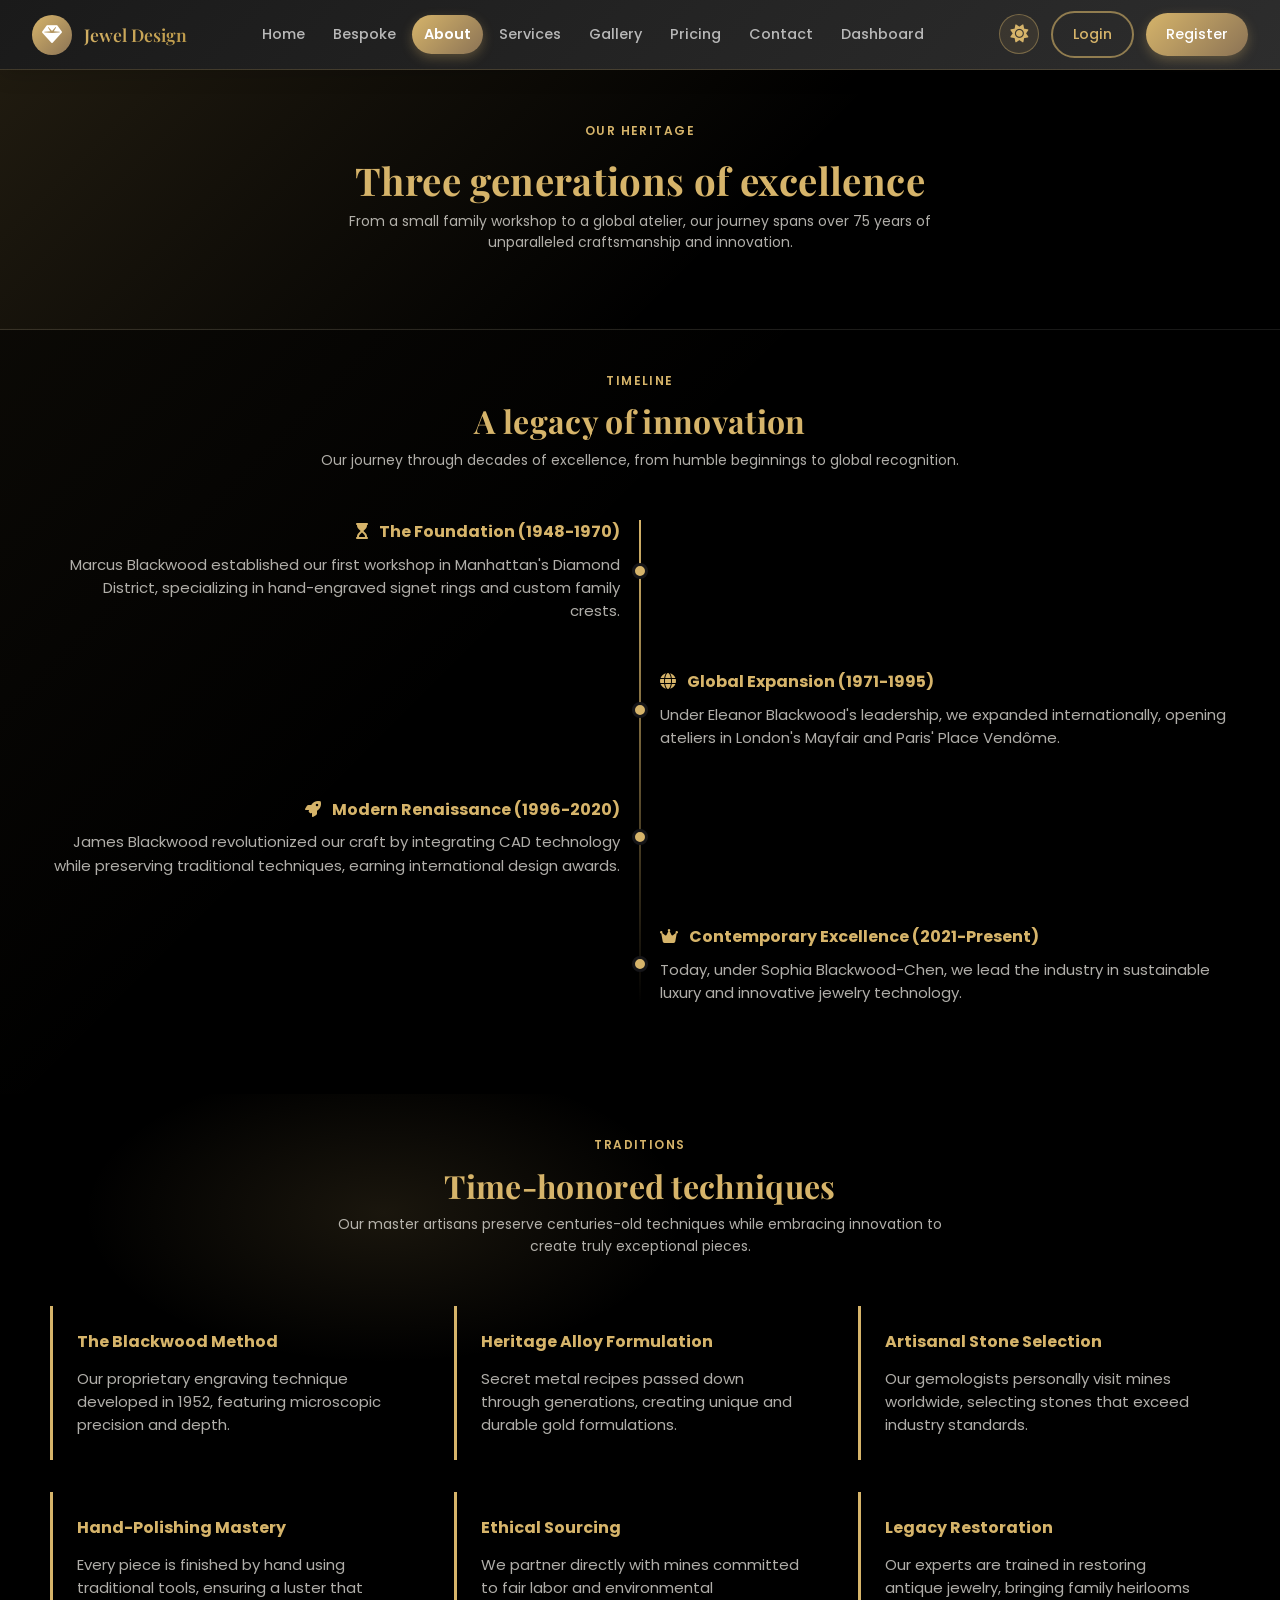
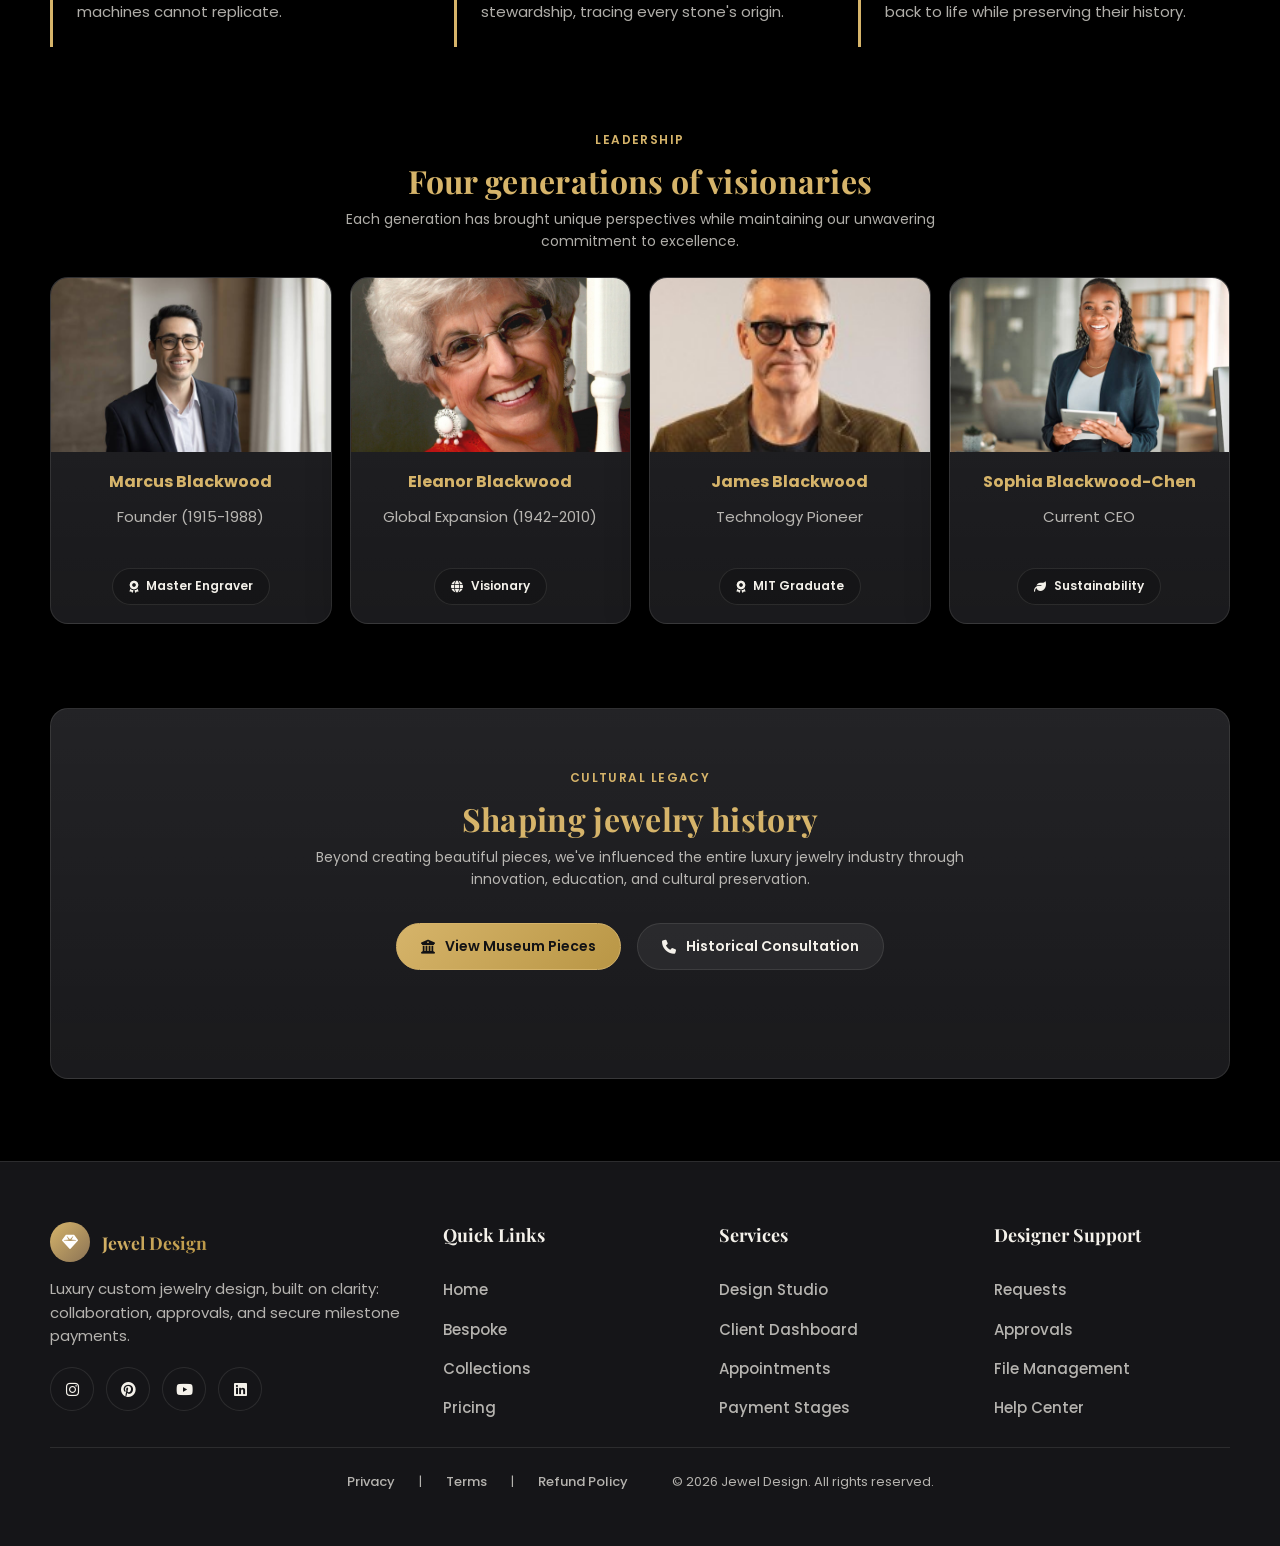
==== commit 1abf6580: "U" ====
--- a/about.html
+++ b/about.html
@@ -221,7 +221,7 @@
         <h2>Four generations of visionaries</h2>
         <p class="kicker">Each generation has brought unique perspectives while maintaining our unwavering commitment to
           excellence.</p>
-        <div class="grid cols-4" style="margin-top:24px;">
+        <div class="grid cols-4 visionaries-grid" style="margin-top:24px;">
           <div class="card" style="text-align: center;">
             <div class="media" style="background-image:url('assets/images/ravi.jpg');"></div>
             <div class="card-header">
@@ -338,6 +338,9 @@
       </div>
     </div>
   </footer>
+  <button id="backToTop" class="back-to-top" aria-label="Back to top" title="Back to top">
+    <i class="fa-solid fa-arrow-up" aria-hidden="true"></i>
+  </button>
   <script>
     document.getElementById('year').textContent = new Date().getFullYear();
   </script>
--- a/css/style.css
+++ b/css/style.css
@@ -1704,25 +1704,33 @@
 
 @media (max-width: 1024px) {
   .footer .footer-grid {
-    grid-template-columns: 1fr 1fr;
+    grid-template-columns: repeat(2, 1fr);
     gap: 30px;
   }
 }
 
 @media (max-width: 768px) {
   .footer .footer-grid {
+    grid-template-columns: repeat(2, 1fr);
+    text-align: left;
+    gap: 30px;
+  }
+
+  .footer .footer-brand {
+    justify-content: flex-start;
+  }
+
+  .footer .social {
+    justify-content: flex-start !important;
+  }
+}
+
+@media (max-width: 480px) {
+  .footer .footer-grid {
     grid-template-columns: 1fr;
-    text-align: center;
-  }
-
-  .footer .footer-brand {
-    justify-content: center;
-  }
-
-  .footer .social {
-    justify-content: center;
-  }
-
+    text-align: left;
+    gap: 28px;
+  }
 }
 
 .footer h3 {
@@ -1757,7 +1765,7 @@
   gap: 12px;
   flex-wrap: wrap;
   margin-top: 20px;
-  justify-content: center;
+  justify-content: flex-start !important;
   align-items: center;
 }
 
@@ -3062,4 +3070,298 @@
   .necklaces-grid {
     grid-template-columns: 1fr;
   }
+}
+
+/* ==========================================
+   BACK TO TOP BUTTON
+   ========================================== */
+.back-to-top {
+  position: fixed;
+  bottom: 28px;
+  right: 28px;
+  width: 48px;
+  height: 48px;
+  border-radius: 50%;
+  background: var(--surface);
+  color: var(--gold);
+  border: 1.5px solid var(--gold);
+  box-shadow: 0 8px 24px rgba(0, 0, 0, 0.4);
+  display: flex;
+  align-items: center;
+  justify-content: center;
+  font-size: 16px;
+  cursor: pointer;
+  z-index: 9999;
+  opacity: 0;
+  visibility: hidden;
+  transform: translateY(16px);
+  transition: all 0.3s cubic-bezier(0.16, 1, 0.3, 1);
+  backdrop-filter: blur(10px);
+}
+
+.back-to-top.visible {
+  opacity: 1;
+  visibility: visible;
+  transform: translateY(0);
+}
+
+.back-to-top:hover {
+  background: linear-gradient(135deg, var(--gold), var(--gold-2));
+  color: #121214;
+  border-color: var(--gold);
+  transform: translateY(-4px);
+  box-shadow: 0 12px 28px rgba(214, 180, 106, 0.45);
+}
+
+.back-to-top:active {
+  transform: translateY(-1px) scale(0.96);
+}
+
+/* ==========================================
+   PASSWORD FIELD EYE TOGGLE
+   ========================================== */
+.password-input-wrapper {
+  position: relative;
+  display: flex;
+  align-items: center;
+  width: 100%;
+}
+
+.password-input-wrapper input {
+  width: 100%;
+  padding-right: 44px !important;
+}
+
+.password-toggle-btn {
+  position: absolute;
+  right: 12px;
+  top: 50%;
+  transform: translateY(-50%);
+  background: transparent;
+  border: none;
+  color: var(--muted);
+  cursor: pointer;
+  padding: 6px;
+  font-size: 16px;
+  display: inline-flex;
+  align-items: center;
+  justify-content: center;
+  transition: color 0.2s var(--ease);
+  z-index: 2;
+}
+
+.password-toggle-btn:hover {
+  color: var(--gold);
+}
+
+.password-toggle-btn:focus {
+  outline: none;
+  color: var(--gold);
+}
+
+/* ==========================================
+   HOME PAGE FIXES
+   ========================================== */
+/* Spacing between number badge icon and text */
+.process-step .badge {
+  display: inline-flex !important;
+  align-items: center !important;
+  gap: 8px !important;
+  margin-bottom: 16px;
+  padding: 6px 14px;
+}
+
+.process-step .badge i {
+  margin-right: 6px;
+}
+
+/* Materials chosen for brilliance section center alignment */
+.materials-section .card.pad,
+.materials-grid .card.pad,
+section[aria-label="Materials and craftsmanship"] .card.pad {
+  text-align: center !important;
+}
+
+section[aria-label="Materials and craftsmanship"] .card.pad h3,
+section[aria-label="Materials and craftsmanship"] .card.pad p {
+  text-align: center !important;
+}
+
+/* ==========================================
+   HOME 2 PAGE: BESPOKE CLIENT TESTIMONIALS
+   ========================================== */
+.bespoke-testimonial-card {
+  display: flex !important;
+  flex-direction: column !important;
+  justify-content: space-between !important;
+  height: 100% !important;
+  text-align: center !important;
+}
+
+.bespoke-testimonial-card .testimonial-quote {
+  flex: 1 0 auto;
+  display: flex;
+  align-items: center;
+  justify-content: center;
+  min-height: 80px;
+  margin-bottom: 16px;
+  font-style: italic;
+  color: var(--text);
+  line-height: 1.6;
+}
+
+.bespoke-testimonial-card .divider {
+  margin: 16px 0 !important;
+  width: 100%;
+}
+
+.bespoke-client-profile {
+  display: flex;
+  flex-direction: column;
+  align-items: center;
+  justify-content: center;
+  margin-top: auto;
+}
+
+.bespoke-client-avatar {
+  width: 58px;
+  height: 58px;
+  border-radius: 50%;
+  object-fit: cover;
+  border: 2px solid var(--gold);
+  margin-bottom: 10px;
+  box-shadow: 0 4px 14px rgba(214, 180, 106, 0.25);
+}
+
+.bespoke-client-profile strong {
+  display: block;
+  font-size: 1.05rem;
+  color: var(--text);
+  margin-bottom: 4px;
+}
+
+.bespoke-client-profile .helper {
+  color: var(--gold);
+  font-size: 0.85rem;
+  font-weight: 500;
+  text-transform: uppercase;
+  letter-spacing: 0.5px;
+}
+
+/* ==========================================
+   PRICING PAGE: CENTER ALIGNED TIERS
+   ========================================== */
+.pricing-tiers .pricing-tier,
+.pricing-tier {
+  text-align: center !important;
+  align-items: center !important;
+}
+
+.pricing-tier .tier-name,
+.pricing-tier .tier-description,
+.pricing-tier .tier-price,
+.pricing-tier .tier-features {
+  text-align: center !important;
+  width: 100% !important;
+}
+
+.pricing-tier .tier-features > div {
+  display: flex !important;
+  align-items: center !important;
+  justify-content: center !important;
+  text-align: center !important;
+  width: 100% !important;
+}
+
+/* ==========================================
+   ABOUT PAGE: VISIONARIES ONE-BY-ONE MOBILE
+   ========================================== */
+@media (max-width: 576px) {
+  .visionaries-grid,
+  section[aria-label="Family leadership"] .grid.cols-4 {
+    grid-template-columns: 1fr !important;
+    gap: 24px !important;
+  }
+}
+
+/* ==========================================
+   SERVICES PAGE FIXES (TABLET 768px & GENERAL)
+   ========================================== */
+/* Scoped to prevent hero preview-meta collision */
+.card .preview-meta,
+.craftsmanship-card .preview-meta,
+.service-card .preview-meta {
+  display: flex !important;
+  flex-direction: row !important;
+  align-items: center !important;
+  justify-content: center !important;
+  gap: 8px !important;
+  margin-bottom: 16px !important;
+  padding: 0 !important;
+}
+
+.card .preview-meta .badge,
+.craftsmanship-card .preview-meta .badge,
+.service-card .preview-meta .badge {
+  width: auto !important;
+  margin: 0 !important;
+  display: inline-flex !important;
+  align-items: center !important;
+}
+
+/* Unparalleled craftsmanship services image height increase */
+.craftsmanship-media {
+  height: 240px !important;
+  min-height: 240px !important;
+  width: 100% !important;
+  border-radius: 14px;
+  background-size: cover !important;
+  background-position: center !important;
+  margin-bottom: 16px !important;
+}
+
+@media (max-width: 1024px) {
+  .craftsmanship-media {
+    height: 260px !important;
+    min-height: 260px !important;
+  }
+}
+
+@media (max-width: 768px) {
+  .craftsmanship-media {
+    height: 280px !important;
+    min-height: 280px !important;
+  }
+}
+
+/* Curated expertise across categories card alignment */
+.expertise-card {
+  display: flex !important;
+  flex-direction: column !important;
+  height: 100% !important;
+}
+
+.expertise-card .media {
+  height: 240px !important;
+  min-height: 240px !important;
+}
+
+.expertise-card .card-header {
+  flex: 1 0 auto !important;
+  display: flex !important;
+  flex-direction: column !important;
+}
+
+.expertise-card .card-header h3 {
+  min-height: 28px;
+  margin-bottom: 8px;
+}
+
+.expertise-card .card-header p {
+  flex: 1;
+  margin-bottom: 12px;
+}
+
+.expertise-card .card-footer {
+  margin-top: auto !important;
 }
